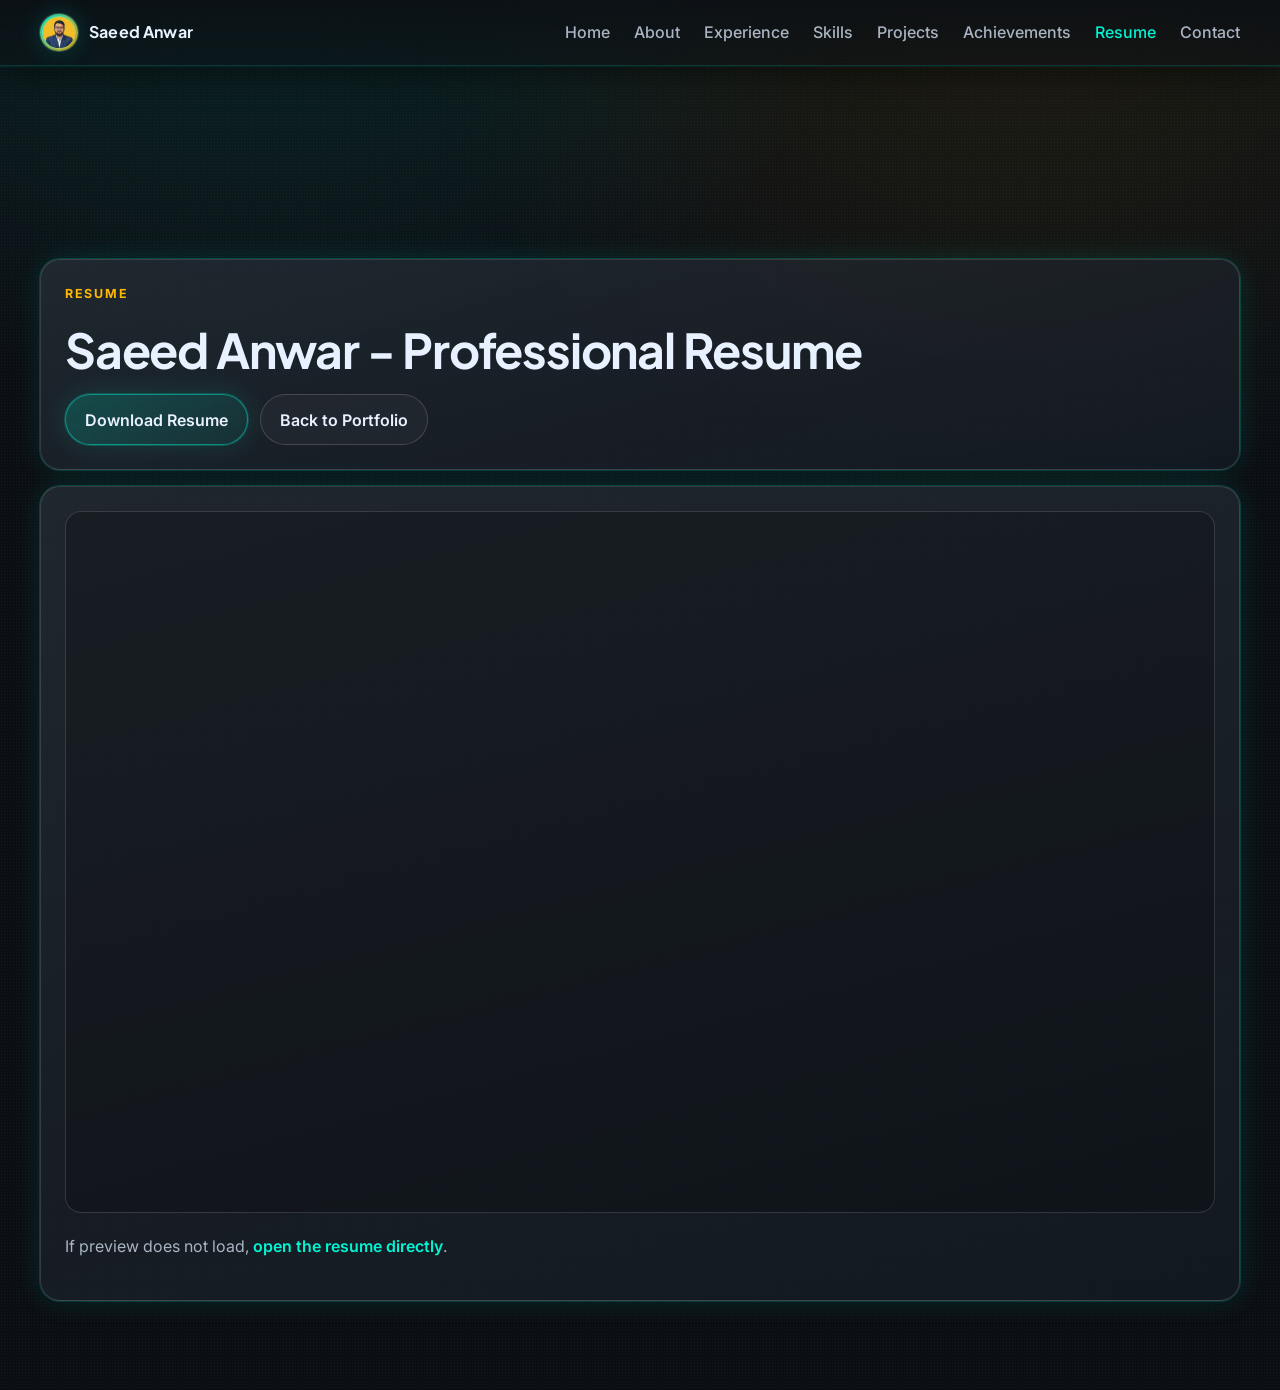
==== resume.html @ ebf1273a "Add brand avatar and resume link to navigation; enhance CSS for brand styling and page transitions" ====
<!doctype html>
<html lang="en">
  <head>
    <meta charset="UTF-8" />
    <meta name="viewport" content="width=device-width, initial-scale=1.0" />
    <title>Resume | Saeed Anwar</title>
    <meta name="description" content="View and download Saeed Anwar's resume." />
    <link rel="icon" type="image/jpeg" href="assets/images/logo_img.jpg.jpeg" />
    <link rel="apple-touch-icon" href="assets/images/logo_img.jpg.jpeg" />
    <link rel="preconnect" href="https://fonts.googleapis.com" />
    <link rel="preconnect" href="https://fonts.gstatic.com" crossorigin />
    <link
      href="https://fonts.googleapis.com/css2?family=Inter:wght@400;500;600;700;800&family=Plus+Jakarta+Sans:wght@600;700;800&display=swap"
      rel="stylesheet"
    />
    <link rel="stylesheet" href="assets/css/main.css" />
    <style>
      .resume-shell {
        min-height: 100vh;
        padding-top: 6rem;
      }

      .resume-wrap {
        display: grid;
        gap: 1rem;
      }

      .resume-actions {
        display: flex;
        gap: 0.7rem;
        flex-wrap: wrap;
      }

      .pdf-viewer {
        width: 100%;
        min-height: 78vh;
        border: 1px solid rgba(255, 255, 255, 0.14);
        border-radius: 1rem;
        background: rgba(0, 0, 0, 0.2);
      }

      .pdf-fallback {
        margin-top: 0.8rem;
        color: var(--text-muted);
      }
    </style>
  </head>
  <body>
    <div class="cursor-glow" id="cursorGlow" aria-hidden="true"></div>
    <div class="bg-noise" aria-hidden="true"></div>
    <header class="site-header">
      <div class="container flex items-center justify-between">
        <a class="brand" href="index.html#home" aria-label="Saeed Anwar Home" data-page-link>
          <span class="brand-avatar-wrap">
            <img
              src="assets/images/logo_img.jpg.jpeg"
              alt="Saeed Anwar portrait"
              class="brand-avatar"
              loading="lazy"
            />
          </span>
          <span class="brand-name">Saeed Anwar</span>
        </a>
        <nav class="site-nav" aria-label="Primary Navigation">
          <a href="index.html#home" data-page-link>Home</a>
          <a href="index.html#about" data-page-link>About</a>
          <a href="index.html#experience" data-page-link>Experience</a>
          <a href="index.html#skills" data-page-link>Skills</a>
          <a href="index.html#projects" data-page-link>Projects</a>
          <a href="index.html#achievements" data-page-link>Achievements</a>
          <a class="is-current" href="resume.html">Resume</a>
          <a href="index.html#contact" data-page-link>Contact</a>
        </nav>
        <button
          class="menu-toggle"
          id="menuToggle"
          type="button"
          aria-label="Toggle mobile navigation"
          aria-expanded="false"
          aria-controls="mobileMenu"
        >
          <span></span><span></span><span></span>
        </button>
      </div>
      <nav class="mobile-menu" id="mobileMenu" aria-label="Mobile Navigation">
        <a href="index.html#home" data-page-link>Home</a>
        <a href="index.html#about" data-page-link>About</a>
        <a href="index.html#experience" data-page-link>Experience</a>
        <a href="index.html#skills" data-page-link>Skills</a>
        <a href="index.html#projects" data-page-link>Projects</a>
        <a href="index.html#achievements" data-page-link>Achievements</a>
        <a class="is-current" href="resume.html">Resume</a>
        <a href="index.html#contact" data-page-link>Contact</a>
      </nav>
    </header>
    <main class="resume-shell">
      <section class="section-wrap">
        <div class="container resume-wrap reveal">
          <div class="card glass-card reveal-stagger">
            <p class="eyebrow">Resume</p>
            <h1>Saeed Anwar - Professional Resume</h1>
            <div class="resume-actions">
              <a class="btn btn-primary" href="assets/docs/Saeed Anwar Resume 1.pdf" download="Saeed-Anwar-Resume.pdf"
                >Download Resume</a
              >
              <a class="btn btn-ghost" href="index.html#contact" data-page-link>Back to Portfolio</a>
            </div>
          </div>

          <div class="card glass-card reveal-stagger">
            <iframe
              class="pdf-viewer"
              src="assets/docs/Saeed Anwar Resume 1.pdf#view=FitH"
              title="Saeed Anwar Resume PDF"
            ></iframe>
            <p class="pdf-fallback">
              If preview does not load, <a class="text-link" href="assets/docs/Saeed Anwar Resume 1.pdf" target="_blank" rel="noopener">open the resume directly</a>.
            </p>
          </div>
        </div>
      </section>
    </main>
    <script src="assets/js/main.js"></script>
  </body>
</html>
---- assets/css/main.css ----
:root {
  --bg-obsidian: #0b0f14;
  --bg-elev-1: #101821;
  --bg-elev-2: #152231;
  --accent-primary: #00f5d4;
  --accent-secondary: #ffb703;
  --text-strong: #e8f1ff;
  --text-muted: #a9b5c3;
  --border-subtle: rgba(255, 255, 255, 0.14);
  --card-glass: rgba(16, 24, 33, 0.62);

  --font-display: "Plus Jakarta Sans", "Inter", -apple-system, blinkmacsystemfont, "Segoe UI",
    sans-serif;
  --font-body: "Inter", -apple-system, blinkmacsystemfont, "Segoe UI", sans-serif;

  --step--1: 0.875rem;
  --step-0: 1rem;
  --step-1: 1.125rem;
  --step-2: 1.35rem;
  --step-3: 1.75rem;
  --step-4: 2.25rem;
  --step-5: 3rem;

  --space-1: 0.25rem;
  --space-2: 0.5rem;
  --space-3: 0.75rem;
  --space-4: 1rem;
  --space-5: 1.5rem;
  --space-6: 2rem;
  --space-7: 3rem;
  --space-8: 4rem;
  --space-9: 6rem;

  --radius-sm: 0.5rem;
  --radius-md: 0.85rem;
  --radius-lg: 1.25rem;
  --radius-xl: 1.75rem;

  --shadow-sm: 0 4px 20px rgba(0, 0, 0, 0.25);
  --shadow-md: 0 12px 40px rgba(0, 0, 0, 0.4);
  --shadow-glow: 0 0 0 1px rgba(0, 245, 212, 0.2), 0 0 28px rgba(0, 245, 212, 0.14);
  --transition: 220ms ease;

  --container-max: 1200px;
  --section-pad: clamp(3.25rem, 7vw, 6rem);
  --header-height: 4.6rem;
}

/* CSS Reset */
*,
*::before,
*::after {
  box-sizing: border-box;
}

* {
  margin: 0;
}

html {
  scroll-behavior: smooth;
}

body {
  min-height: 100vh;
  text-rendering: optimizelegibility;
  -webkit-font-smoothing: antialiased;
}

img,
picture,
video,
canvas,
svg {
  display: block;
  max-width: 100%;
}

input,
button,
textarea,
select {
  font: inherit;
}

p,
h1,
h2,
h3,
h4,
h5,
h6 {
  overflow-wrap: break-word;
}

ul,
ol {
  list-style: none;
  padding: 0;
}

a {
  text-decoration: none;
  color: inherit;
}

/* Base */
body {
  background: radial-gradient(circle at 20% -20%, rgba(0, 245, 212, 0.14), transparent 35%),
    radial-gradient(circle at 80% -10%, rgba(255, 183, 3, 0.1), transparent 35%),
    var(--bg-obsidian);
  color: var(--text-strong);
  font-family: var(--font-body);
  font-size: var(--step-0);
  line-height: 1.65;
  position: relative;
  padding-top: var(--header-height);
}

@media (pointer: fine) {
  body {
    cursor: none;
  }
}

.cursor-glow {
  position: fixed;
  width: 24px;
  height: 24px;
  border-radius: 50%;
  pointer-events: none;
  z-index: 60;
  background: radial-gradient(circle, rgba(0, 245, 212, 0.4), rgba(0, 245, 212, 0) 70%);
  transform: translate(-50%, -50%);
  opacity: 0;
}

.bg-noise {
  position: fixed;
  inset: 0;
  pointer-events: none;
  z-index: -1;
  opacity: 0.22;
  background-image: radial-gradient(rgba(255, 255, 255, 0.18) 0.35px, transparent 0.35px);
  background-size: 3px 3px;
}

::selection {
  background: rgba(0, 245, 212, 0.35);
  color: var(--text-strong);
}

::-webkit-scrollbar {
  width: 10px;
  height: 10px;
}

::-webkit-scrollbar-track {
  background: rgba(255, 255, 255, 0.03);
}

::-webkit-scrollbar-thumb {
  border-radius: 999px;
  background: linear-gradient(var(--accent-primary), rgba(0, 245, 212, 0.55));
  border: 2px solid rgba(11, 15, 20, 0.85);
}

* {
  scrollbar-width: thin;
  scrollbar-color: rgba(0, 245, 212, 0.5) rgba(255, 255, 255, 0.03);
}

/* Layout System */
.container {
  width: min(100% - 2rem, var(--container-max));
  margin-inline: auto;
}

.section-wrap {
  padding-block: var(--section-pad);
}

.section-transition {
  position: relative;
}

.section-transition::before {
  content: "";
  position: absolute;
  inset: 0;
  background: linear-gradient(to bottom, transparent, rgba(255, 255, 255, 0.02), transparent);
  opacity: 0;
  transition: opacity 500ms ease;
  pointer-events: none;
}

.section-transition:is(:hover, :focus-within)::before {
  opacity: 1;
}

.grid {
  display: grid;
}

.cols-2 {
  grid-template-columns: repeat(2, minmax(0, 1fr));
}

.cols-3 {
  grid-template-columns: repeat(3, minmax(0, 1fr));
}

.gap-md {
  gap: var(--space-5);
}

.gap-lg {
  gap: var(--space-6);
}

.flex {
  display: flex;
}

.items-center {
  align-items: center;
}

.justify-between {
  justify-content: space-between;
}

/* Typography */
h1,
h2,
h3,
h4,
h5,
h6 {
  font-family: var(--font-display);
  line-height: 1.2;
  letter-spacing: -0.025em;
}

h1 {
  font-size: clamp(var(--step-4), 5vw, var(--step-5));
  margin-bottom: var(--space-4);
}

h2 {
  font-size: clamp(var(--step-3), 3vw, var(--step-4));
}

h3 {
  font-size: var(--step-2);
}

h4 {
  font-size: var(--step-1);
}

h5 {
  font-size: var(--step-0);
}

h6 {
  font-size: var(--step--1);
}

p,
li,
small {
  color: var(--text-muted);
}

.lead {
  font-size: clamp(var(--step-1), 2.2vw, var(--step-2));
  max-width: 68ch;
}

.eyebrow {
  text-transform: uppercase;
  letter-spacing: 0.14em;
  color: var(--accent-secondary);
  font-size: 0.78rem;
  font-weight: 700;
  margin-bottom: var(--space-3);
}

/* Header */
.site-header {
  position: fixed;
  left: 0;
  right: 0;
  top: 0;
  z-index: 30;
  padding-block: 0.85rem;
  backdrop-filter: blur(14px);
  background: linear-gradient(to bottom, rgba(11, 15, 20, 0.88), rgba(11, 15, 20, 0.45));
  border-bottom: 1px solid rgba(0, 245, 212, 0.16);
  box-shadow: 0 0 0 1px rgba(0, 245, 212, 0.08), 0 10px 34px rgba(0, 0, 0, 0.45);
}

.brand {
  display: inline-flex;
  align-items: center;
  gap: 0.72rem;
  font-family: var(--font-display);
  font-weight: 700;
  letter-spacing: 0.01em;
}

.brand-avatar-wrap {
  width: 2.35rem;
  height: 2.35rem;
  border-radius: 50%;
  padding: 2px;
  background: linear-gradient(135deg, rgba(0, 245, 212, 0.9), rgba(255, 183, 3, 0.85));
  box-shadow: 0 0 0 1px rgba(255, 255, 255, 0.18), 0 0 24px rgba(0, 245, 212, 0.2);
}

.brand-avatar {
  width: 100%;
  height: 100%;
  border-radius: 50%;
  object-fit: cover;
  border: 1px solid rgba(255, 255, 255, 0.28);
}

.brand-name {
  color: var(--text-strong);
}

.brand:hover .brand-avatar-wrap {
  box-shadow: 0 0 0 1px rgba(255, 255, 255, 0.22), 0 0 28px rgba(0, 245, 212, 0.3);
}

.site-nav {
  display: flex;
  gap: var(--space-5);
}

.site-nav a {
  color: var(--text-muted);
  font-weight: 500;
  transition: color var(--transition), text-shadow var(--transition);
}

.site-nav a:hover,
.site-nav a:focus-visible {
  color: var(--accent-primary);
  text-shadow: 0 0 14px rgba(0, 245, 212, 0.45);
}

.site-nav a.is-current,
.mobile-menu a.is-current {
  color: var(--accent-primary);
}

.menu-toggle {
  display: none;
  width: 2.7rem;
  height: 2.7rem;
  border-radius: 0.7rem;
  border: 1px solid rgba(0, 245, 212, 0.32);
  background: rgba(255, 255, 255, 0.04);
  align-items: center;
  justify-content: center;
  flex-direction: column;
  gap: 0.26rem;
  cursor: pointer;
}

.menu-toggle span {
  width: 1.1rem;
  height: 2px;
  background: var(--text-strong);
  border-radius: 5px;
  transition: transform var(--transition), opacity var(--transition);
}

.menu-toggle.is-open span:nth-child(1) {
  transform: translateY(6px) rotate(45deg);
}

.menu-toggle.is-open span:nth-child(2) {
  opacity: 0;
}

.menu-toggle.is-open span:nth-child(3) {
  transform: translateY(-6px) rotate(-45deg);
}

.mobile-menu {
  display: none;
  border-top: 1px solid rgba(255, 255, 255, 0.08);
  padding: 0.65rem 1rem 1rem;
  background: rgba(11, 15, 20, 0.92);
}

.mobile-menu a {
  display: block;
  padding: 0.62rem 0.2rem;
  color: var(--text-muted);
}

.mobile-menu.is-open {
  display: block;
}

/* Buttons */
.btn {
  display: inline-flex;
  align-items: center;
  justify-content: center;
  gap: var(--space-2);
  border-radius: 999px;
  font-weight: 600;
  border: 1px solid transparent;
  padding: 0.7rem 1.2rem;
  transition: transform var(--transition), box-shadow var(--transition), border-color var(--transition),
    background-color var(--transition), color var(--transition);
  cursor: pointer;
}

.btn:hover {
  transform: translateY(-1px);
  filter: saturate(1.15);
}

.btn:focus-visible {
  outline: 2px solid var(--accent-primary);
  outline-offset: 2px;
}

.btn-primary {
  background: linear-gradient(145deg, rgba(0, 245, 212, 0.2), rgba(0, 245, 212, 0.08));
  border-color: rgba(0, 245, 212, 0.45);
  color: var(--text-strong);
  box-shadow: var(--shadow-glow);
}

.btn-primary:hover {
  box-shadow: 0 0 0 1px rgba(0, 245, 212, 0.35), 0 0 32px rgba(0, 245, 212, 0.2),
    0 0 64px rgba(0, 245, 212, 0.16);
}

.btn-secondary {
  background: linear-gradient(145deg, rgba(255, 183, 3, 0.2), rgba(255, 183, 3, 0.08));
  border-color: rgba(255, 183, 3, 0.45);
  color: #ffe5ab;
}

.btn-secondary:hover {
  box-shadow: 0 0 0 1px rgba(255, 183, 3, 0.42), 0 0 32px rgba(255, 183, 3, 0.18);
}

.btn-ghost {
  border-color: rgba(255, 255, 255, 0.16);
  background: rgba(255, 255, 255, 0.03);
  color: var(--text-strong);
}

.btn-sm {
  padding: 0.52rem 0.95rem;
  font-size: var(--step--1);
}

/* Cards */
.card {
  border-radius: var(--radius-lg);
  padding: clamp(1rem, 2.5vw, 1.5rem);
}

.glass-card {
  background: linear-gradient(165deg, rgba(255, 255, 255, 0.08), rgba(255, 255, 255, 0.02)),
    var(--card-glass);
  border: 1px solid var(--border-subtle);
  box-shadow: var(--shadow-sm), var(--shadow-glow);
  backdrop-filter: blur(14px);
}

.glass-card h2,
.glass-card h3 {
  margin-bottom: var(--space-2);
}

.glass-card p {
  margin-bottom: var(--space-4);
}

.text-link {
  color: var(--accent-primary);
  font-weight: 600;
}

.badge {
  display: inline-flex;
  padding: 0.25rem 0.65rem;
  border-radius: 999px;
  font-size: 0.7rem;
  letter-spacing: 0.08em;
  text-transform: uppercase;
  color: var(--text-strong);
  border: 1px solid rgba(255, 255, 255, 0.15);
  background: rgba(255, 255, 255, 0.05);
  margin-bottom: var(--space-3);
}

.badge-accent {
  border-color: rgba(255, 183, 3, 0.38);
  color: #ffdf9f;
}

/* Sections */
.section-heading {
  margin-bottom: var(--space-6);
}

.section-heading h2 {
  max-width: 20ch;
}

.hero {
  padding-top: clamp(2rem, 4vw, 3rem);
}

.full-hero {
  min-height: calc(100vh - var(--header-height));
  display: flex;
  align-items: center;
}

.hero-grid {
  display: grid;
  grid-template-columns: 1.25fr 1fr;
  gap: clamp(1.5rem, 3vw, 2.4rem);
  align-items: stretch;
}

.hero-content {
  display: flex;
  flex-direction: column;
  justify-content: center;
}

.hero-title {
  font-size: clamp(1.12rem, 2.2vw, 1.55rem);
  color: #d9e4ef;
  font-weight: 600;
  margin-bottom: var(--space-4);
}

#typedTagline::after {
  content: "|";
  margin-left: 0.12rem;
  color: var(--accent-primary);
  animation: blink 1s step-end infinite;
}

.hero-subtext {
  max-width: 68ch;
}

.hero-subtext strong {
  color: var(--text-strong);
}

.hero-visual {
  min-height: 25rem;
  position: relative;
  overflow: hidden;
  display: grid;
  align-content: end;
}

#neuralCanvas {
  position: absolute;
  inset: 0;
  width: 100%;
  height: 100%;
}

.hero-visual .stats-list {
  position: relative;
  z-index: 1;
  background: rgba(11, 15, 20, 0.62);
  border: 1px solid rgba(255, 255, 255, 0.12);
  border-radius: var(--radius-md);
  padding: var(--space-4);
}

.scroll-indicator {
  display: inline-flex;
  align-items: center;
  gap: 0.55rem;
  margin-top: var(--space-6);
  color: var(--text-muted);
  font-size: var(--step--1);
}

.scroll-indicator i {
  width: 0.8rem;
  height: 1.35rem;
  border: 1px solid rgba(255, 255, 255, 0.4);
  border-radius: 999px;
  position: relative;
}

.scroll-indicator i::before {
  content: "";
  position: absolute;
  left: 50%;
  top: 0.2rem;
  transform: translateX(-50%);
  width: 0.2rem;
  height: 0.2rem;
  background: var(--accent-primary);
  border-radius: 999px;
  animation: scrollPulse 1.5s ease-in-out infinite;
}

.hero-reveal {
  opacity: 0;
  transform: translateY(14px);
  animation: fadeInUp 680ms ease forwards;
}

.hero-reveal:nth-child(1) {
  animation-delay: 80ms;
}

.hero-reveal:nth-child(2) {
  animation-delay: 180ms;
}

.hero-reveal:nth-child(3) {
  animation-delay: 280ms;
}

.hero-reveal:nth-child(4) {
  animation-delay: 380ms;
}

.hero-reveal:nth-child(5) {
  animation-delay: 480ms;
}

.hero-reveal:nth-child(6) {
  animation-delay: 580ms;
}

.actions {
  display: flex;
  flex-wrap: wrap;
  gap: var(--space-3);
  margin-top: var(--space-5);
}

.stats-list {
  display: grid;
  gap: var(--space-3);
}

.stats-list li {
  display: flex;
  justify-content: space-between;
  gap: var(--space-4);
}

.stats-list span {
  color: var(--text-muted);
}

.stats-list strong {
  color: var(--text-strong);
  font-size: var(--step--1);
}

.about-layout {
  align-items: start;
}

.about-story p:last-child {
  margin-bottom: 0;
}

.about-stats-grid {
  display: grid;
  grid-template-columns: repeat(2, minmax(0, 1fr));
  gap: var(--space-4);
}

.stat-card {
  transition: transform var(--transition), box-shadow var(--transition), border-color var(--transition);
}

.stat-card:hover {
  transform: translateY(-3px);
  border-color: rgba(0, 245, 212, 0.36);
  box-shadow: 0 0 0 1px rgba(0, 245, 212, 0.24), 0 0 30px rgba(0, 245, 212, 0.2);
}

.stat-label {
  text-transform: uppercase;
  letter-spacing: 0.08em;
  font-size: 0.75rem;
  color: rgba(232, 241, 255, 0.8);
  margin-bottom: var(--space-2);
}

.stat-value {
  color: var(--text-strong);
  font-family: var(--font-display);
  font-size: clamp(1.2rem, 3vw, 1.95rem);
  margin-bottom: 0;
}

.span-2 {
  grid-column: span 2;
}

.timeline {
  position: relative;
  margin-left: 0.2rem;
  padding-left: 2rem;
  display: grid;
  gap: var(--space-5);
}

.timeline::before {
  content: "";
  position: absolute;
  left: 0.55rem;
  top: 0;
  bottom: 0;
  width: 2px;
  background: linear-gradient(var(--accent-primary), rgba(0, 245, 212, 0.15));
}

.timeline-item {
  position: relative;
}

.timeline-dot {
  position: absolute;
  left: -1.62rem;
  top: 1.55rem;
  width: 0.8rem;
  height: 0.8rem;
  border-radius: 50%;
  background: var(--accent-primary);
  box-shadow: 0 0 0 5px rgba(0, 245, 212, 0.14), 0 0 18px rgba(0, 245, 212, 0.5);
}

.timeline-card ul {
  list-style: disc;
  margin-left: 1rem;
  display: grid;
  gap: 0.3rem;
}

.timeline-card li {
  color: var(--text-muted);
}

.timeline-meta {
  color: #8fefdf;
  font-size: 0.8rem;
  text-transform: uppercase;
  letter-spacing: 0.09em;
  margin-bottom: 0.35rem;
}

.timeline-company {
  color: #cfdae7;
  margin-bottom: 0.8rem;
}

.project-filters {
  display: flex;
  flex-wrap: wrap;
  gap: 0.55rem;
  margin-bottom: var(--space-5);
}

.project-filters .btn {
  padding: 0.5rem 0.95rem;
  font-size: 0.82rem;
}

.project-filters .is-active {
  border-color: rgba(0, 245, 212, 0.45);
  box-shadow: 0 0 0 1px rgba(0, 245, 212, 0.26);
}

.projects-grid {
  display: grid;
  grid-template-columns: repeat(2, minmax(0, 1fr));
  gap: var(--space-5);
}

.project-card {
  transform-style: preserve-3d;
  transition: transform var(--transition), box-shadow var(--transition);
}

.project-card img {
  width: 100%;
  aspect-ratio: 16 / 9;
  object-fit: cover;
  border-radius: var(--radius-md);
  margin-bottom: var(--space-3);
  border: 1px solid rgba(255, 255, 255, 0.1);
}

.project-card .stack {
  color: #d6f5ef;
  font-size: 0.86rem;
}

.project-card:hover {
  box-shadow: 0 0 0 1px rgba(0, 245, 212, 0.24), 0 16px 36px rgba(0, 0, 0, 0.4),
    0 0 30px rgba(0, 245, 212, 0.12);
}

.project-card.is-hidden {
  display: none;
}

.skills-category-grid {
  position: relative;
  display: grid;
  grid-template-columns: repeat(2, minmax(0, 1fr));
  gap: var(--space-5);
}

.skills-grid-bg {
  position: absolute;
  inset: 0;
  background-image: linear-gradient(rgba(255, 255, 255, 0.05) 1px, transparent 1px),
    linear-gradient(90deg, rgba(255, 255, 255, 0.05) 1px, transparent 1px);
  background-size: 34px 34px;
  opacity: 0.12;
  mask-image: radial-gradient(circle at 50% 40%, black 25%, transparent 80%);
  animation: gridFloat 18s linear infinite;
  pointer-events: none;
}

.skill-category-card {
  position: relative;
  z-index: 1;
}

.skills-items {
  display: grid;
  gap: var(--space-3);
}

.skill-chip {
  border: 1px solid rgba(255, 255, 255, 0.12);
  background: rgba(8, 12, 18, 0.56);
  border-radius: var(--radius-md);
  padding: 0.78rem 0.85rem;
  transition: transform var(--transition), box-shadow var(--transition), border-color var(--transition);
}

.skill-chip h4 {
  display: flex;
  align-items: center;
  gap: 0.45rem;
  margin-bottom: 0.2rem;
}

.skill-chip p {
  font-size: 0.9rem;
  margin-bottom: 0;
}

.icon-dot {
  width: 0.55rem;
  height: 0.55rem;
  border-radius: 50%;
  background: radial-gradient(circle at 30% 30%, #8ffff1, #00f5d4);
  box-shadow: 0 0 8px rgba(0, 245, 212, 0.45);
}

.skill-chip:hover {
  transform: translateY(-2px);
  border-color: rgba(0, 245, 212, 0.45);
  box-shadow: 0 0 0 1px rgba(0, 245, 212, 0.3), 0 0 24px rgba(0, 245, 212, 0.18);
  animation: pulseGlow 900ms ease;
}

.journal-card details,
.contact-shell details {
  border-top: 1px solid rgba(255, 255, 255, 0.1);
  margin-top: var(--space-4);
  padding-top: var(--space-3);
}

details summary {
  cursor: pointer;
  color: var(--accent-primary);
  font-size: 0.9rem;
}

.cert-badges {
  display: flex;
  flex-wrap: wrap;
  gap: 0.55rem;
}

.cert-badges span {
  border: 1px solid rgba(255, 183, 3, 0.32);
  background: rgba(255, 183, 3, 0.1);
  color: #ffe6b4;
  border-radius: 999px;
  padding: 0.3rem 0.7rem;
  font-size: 0.8rem;
}

.contact-shell {
  display: grid;
  grid-template-columns: 0.9fr 1.2fr 0.7fr;
  gap: var(--space-5);
  align-items: start;
}

.contact-form {
  display: grid;
  gap: var(--space-4);
}

.input-group {
  position: relative;
}

.input-group input,
.input-group textarea {
  width: 100%;
  background: rgba(8, 12, 18, 0.65);
  border: 1px solid rgba(255, 255, 255, 0.18);
  color: var(--text-strong);
  border-radius: var(--radius-md);
  padding: 1rem 0.9rem 0.7rem;
  transition: border-color var(--transition), box-shadow var(--transition);
}

.input-group label {
  position: absolute;
  left: 0.85rem;
  top: 0.9rem;
  color: var(--text-muted);
  font-size: 0.88rem;
  pointer-events: none;
  transition: transform var(--transition), color var(--transition), font-size var(--transition);
}

.input-group input:focus,
.input-group textarea:focus {
  outline: none;
  border-color: rgba(0, 245, 212, 0.55);
  box-shadow: 0 0 0 1px rgba(0, 245, 212, 0.24), 0 0 22px rgba(0, 245, 212, 0.14);
}

.input-group input:focus + label,
.input-group input:not(:placeholder-shown) + label,
.input-group textarea:focus + label,
.input-group textarea:not(:placeholder-shown) + label {
  transform: translateY(-0.62rem);
  color: #8fefdf;
  font-size: 0.74rem;
}

.input-group input::placeholder,
.input-group textarea::placeholder {
  color: transparent;
}

.form-success {
  color: #9df7e8;
  font-size: 0.86rem;
  margin-bottom: 0;
  opacity: 0;
  transform: translateY(4px);
  transition: opacity var(--transition), transform var(--transition);
}

.form-success.is-visible {
  opacity: 1;
  transform: translateY(0);
}

.contact-links {
  display: grid;
  gap: 0.6rem;
}

.contact-links a {
  color: #d2dce9;
  border: 1px solid rgba(255, 255, 255, 0.14);
  border-radius: var(--radius-md);
  padding: 0.55rem 0.7rem;
  transition: border-color var(--transition), color var(--transition), background-color var(--transition);
}

.contact-links a:hover {
  color: var(--accent-primary);
  border-color: rgba(0, 245, 212, 0.4);
  background: rgba(0, 245, 212, 0.08);
}

.reveal {
  opacity: 0;
  transform: translateY(22px);
  transition: transform 700ms ease, opacity 700ms ease;
}

.reveal.in-view {
  opacity: 1;
  transform: none;
}

.reveal-stagger {
  opacity: 0;
  transform: translateY(14px);
}

.reveal.in-view .reveal-stagger {
  animation: staggerIn 700ms ease forwards;
}

.reveal.in-view .reveal-stagger:nth-child(2) {
  animation-delay: 120ms;
}

.reveal.in-view .reveal-stagger:nth-child(3) {
  animation-delay: 200ms;
}

.reveal.in-view .reveal-stagger:nth-child(4) {
  animation-delay: 280ms;
}

.page-enter {
  animation: pageIn 380ms ease both;
}

.page-leave {
  animation: pageOut 260ms ease both;
}

.site-footer {
  border-top: 1px solid rgba(255, 255, 255, 0.08);
  padding-top: var(--space-6);
}

/* Responsive */
@media (width <= 960px) {
  .site-nav,
  .site-header .btn {
    display: none;
  }

  .menu-toggle {
    display: inline-flex;
  }

  .hero-grid,
  .cols-2,
  .cols-3,
  .skills-category-grid,
  .projects-grid,
  .contact-shell {
    grid-template-columns: 1fr;
  }

  .section-heading h2 {
    max-width: 100%;
  }

  .full-hero {
    min-height: auto;
    padding-top: clamp(2rem, 5vw, 3rem);
  }

  .about-stats-grid {
    grid-template-columns: 1fr;
  }

  .span-2 {
    grid-column: auto;
  }
}

@media (width <= 640px) {
  .container {
    width: min(100% - 1.2rem, var(--container-max));
  }

  .timeline {
    padding-left: 1.55rem;
  }

  .timeline-dot {
    left: -1.17rem;
  }
}

@media (prefers-reduced-motion: reduce) {
  * {
    animation: none !important;
    transition: none !important;
    scroll-behavior: auto !important;
  }
}

@keyframes fadeInUp {
  to {
    opacity: 1;
    transform: translateY(0);
  }
}

@keyframes blink {
  50% {
    opacity: 0;
  }
}

@keyframes scrollPulse {
  0% {
    opacity: 0;
    transform: translate(-50%, 0);
  }
  30% {
    opacity: 1;
  }
  100% {
    opacity: 0;
    transform: translate(-50%, 0.65rem);
  }
}

@keyframes pulseGlow {
  50% {
    box-shadow: 0 0 0 1px rgba(0, 245, 212, 0.38), 0 0 34px rgba(0, 245, 212, 0.24);
  }
}

@keyframes gridFloat {
  from {
    transform: translateY(0);
  }
  to {
    transform: translateY(-34px);
  }
}

@keyframes staggerIn {
  to {
    opacity: 1;
    transform: translateY(0);
  }
}

@keyframes pageIn {
  from {
    opacity: 0;
    transform: translateY(8px);
  }
  to {
    opacity: 1;
    transform: translateY(0);
  }
}

@keyframes pageOut {
  to {
    opacity: 0;
    transform: translateY(-5px);
  }
}
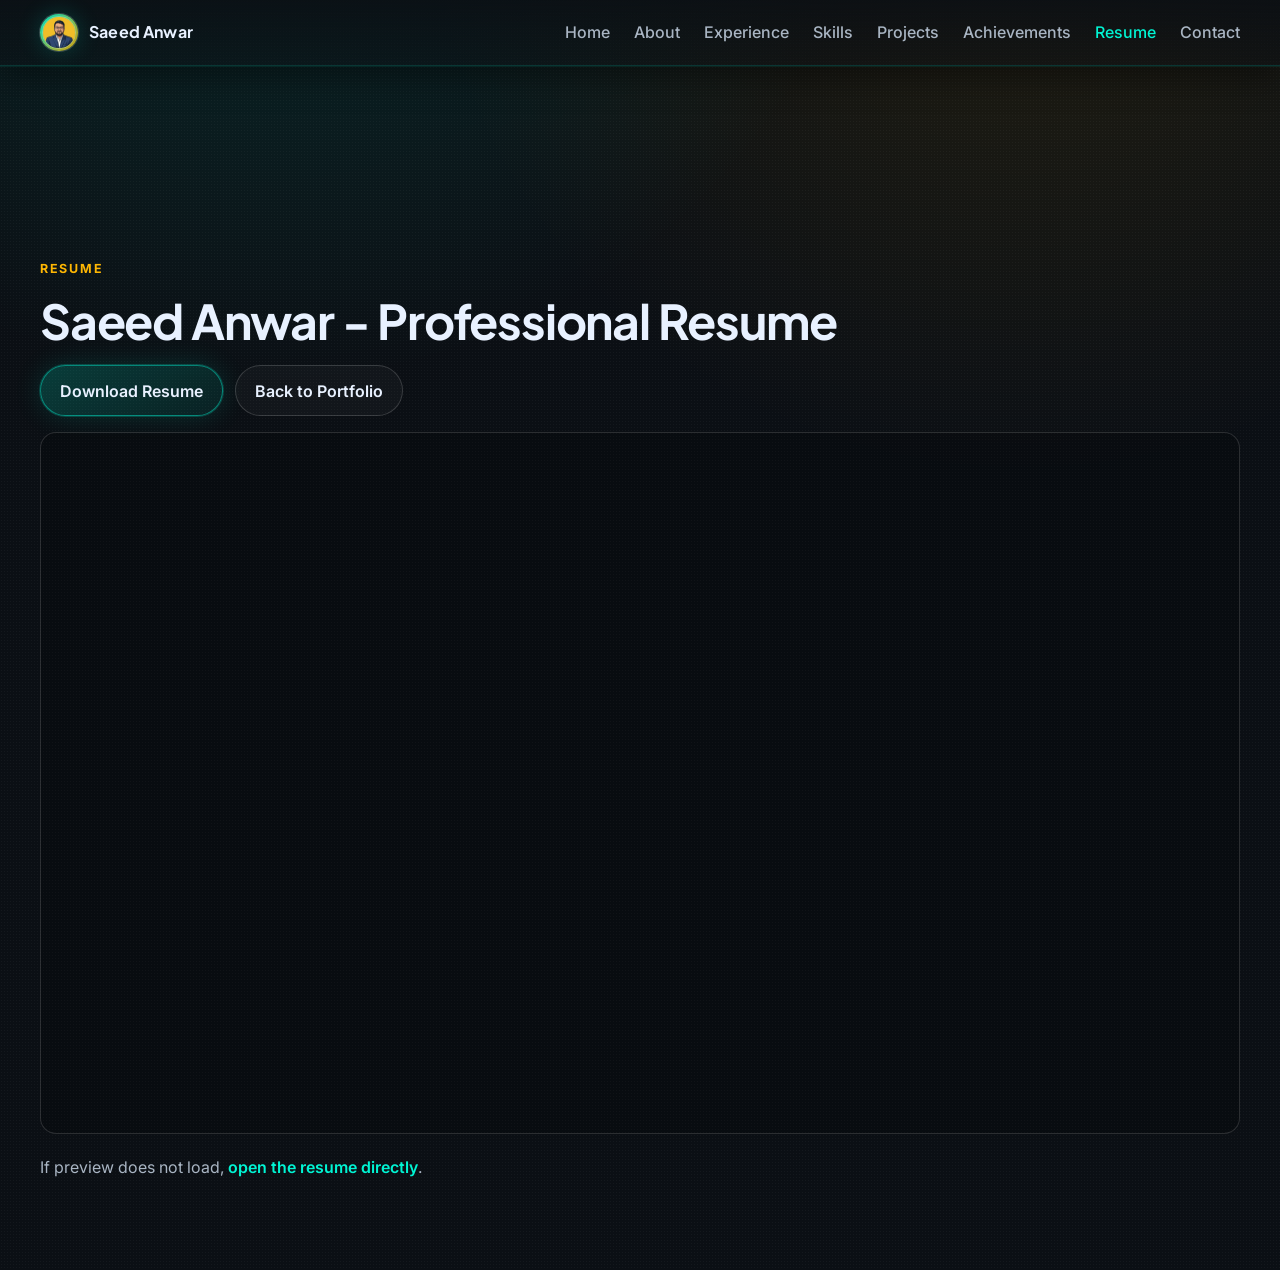
==== commit 9485f473: "Update favicon to SVG format and enhance resume page for mobile compatibility with new fallback opti" ====
--- a/resume.html
+++ b/resume.html
@@ -5,7 +5,8 @@
     <meta name="viewport" content="width=device-width, initial-scale=1.0" />
     <title>Resume | Saeed Anwar</title>
     <meta name="description" content="View and download Saeed Anwar's resume." />
-    <link rel="icon" type="image/jpeg" href="assets/images/logo_img.jpg.jpeg" />
+    <link rel="icon" type="image/svg+xml" href="assets/images/favicon-round.svg" />
+    <link rel="alternate icon" type="image/jpeg" href="assets/images/logo_img.jpg.jpeg" />
     <link rel="apple-touch-icon" href="assets/images/logo_img.jpg.jpeg" />
     <link rel="preconnect" href="https://fonts.googleapis.com" />
     <link rel="preconnect" href="https://fonts.gstatic.com" crossorigin />
@@ -39,9 +40,32 @@
         background: rgba(0, 0, 0, 0.2);
       }
 
+      .resume-viewer-shell {
+        padding: 0;
+      }
+
       .pdf-fallback {
         margin-top: 0.8rem;
         color: var(--text-muted);
+      }
+
+      .pdf-mobile-fallback {
+        display: none;
+        padding: 1.25rem;
+      }
+
+      .pdf-mobile-fallback p {
+        margin-bottom: 0.9rem;
+      }
+
+      @media (width <= 900px) {
+        .pdf-viewer {
+          display: none;
+        }
+
+        .pdf-mobile-fallback {
+          display: block;
+        }
       }
     </style>
   </head>
@@ -96,7 +120,7 @@
     <main class="resume-shell">
       <section class="section-wrap">
         <div class="container resume-wrap reveal">
-          <div class="card glass-card reveal-stagger">
+          <div class="reveal-stagger">
             <p class="eyebrow">Resume</p>
             <h1>Saeed Anwar - Professional Resume</h1>
             <div class="resume-actions">
@@ -107,12 +131,23 @@
             </div>
           </div>
 
-          <div class="card glass-card reveal-stagger">
+          <div class="reveal-stagger resume-viewer-shell">
             <iframe
               class="pdf-viewer"
               src="assets/docs/Saeed Anwar Resume 1.pdf#view=FitH"
               title="Saeed Anwar Resume PDF"
             ></iframe>
+            <div class="card glass-card pdf-mobile-fallback">
+              <p>Mobile browsers often block inline PDF preview. Open the resume in a new tab or download it directly.</p>
+              <div class="resume-actions">
+                <a class="btn btn-primary" href="assets/docs/Saeed Anwar Resume 1.pdf" target="_blank" rel="noopener"
+                  >Open Resume</a
+                >
+                <a class="btn btn-ghost" href="assets/docs/Saeed Anwar Resume 1.pdf" download="Saeed-Anwar-Resume.pdf"
+                  >Download PDF</a
+                >
+              </div>
+            </div>
             <p class="pdf-fallback">
               If preview does not load, <a class="text-link" href="assets/docs/Saeed Anwar Resume 1.pdf" target="_blank" rel="noopener">open the resume directly</a>.
             </p>
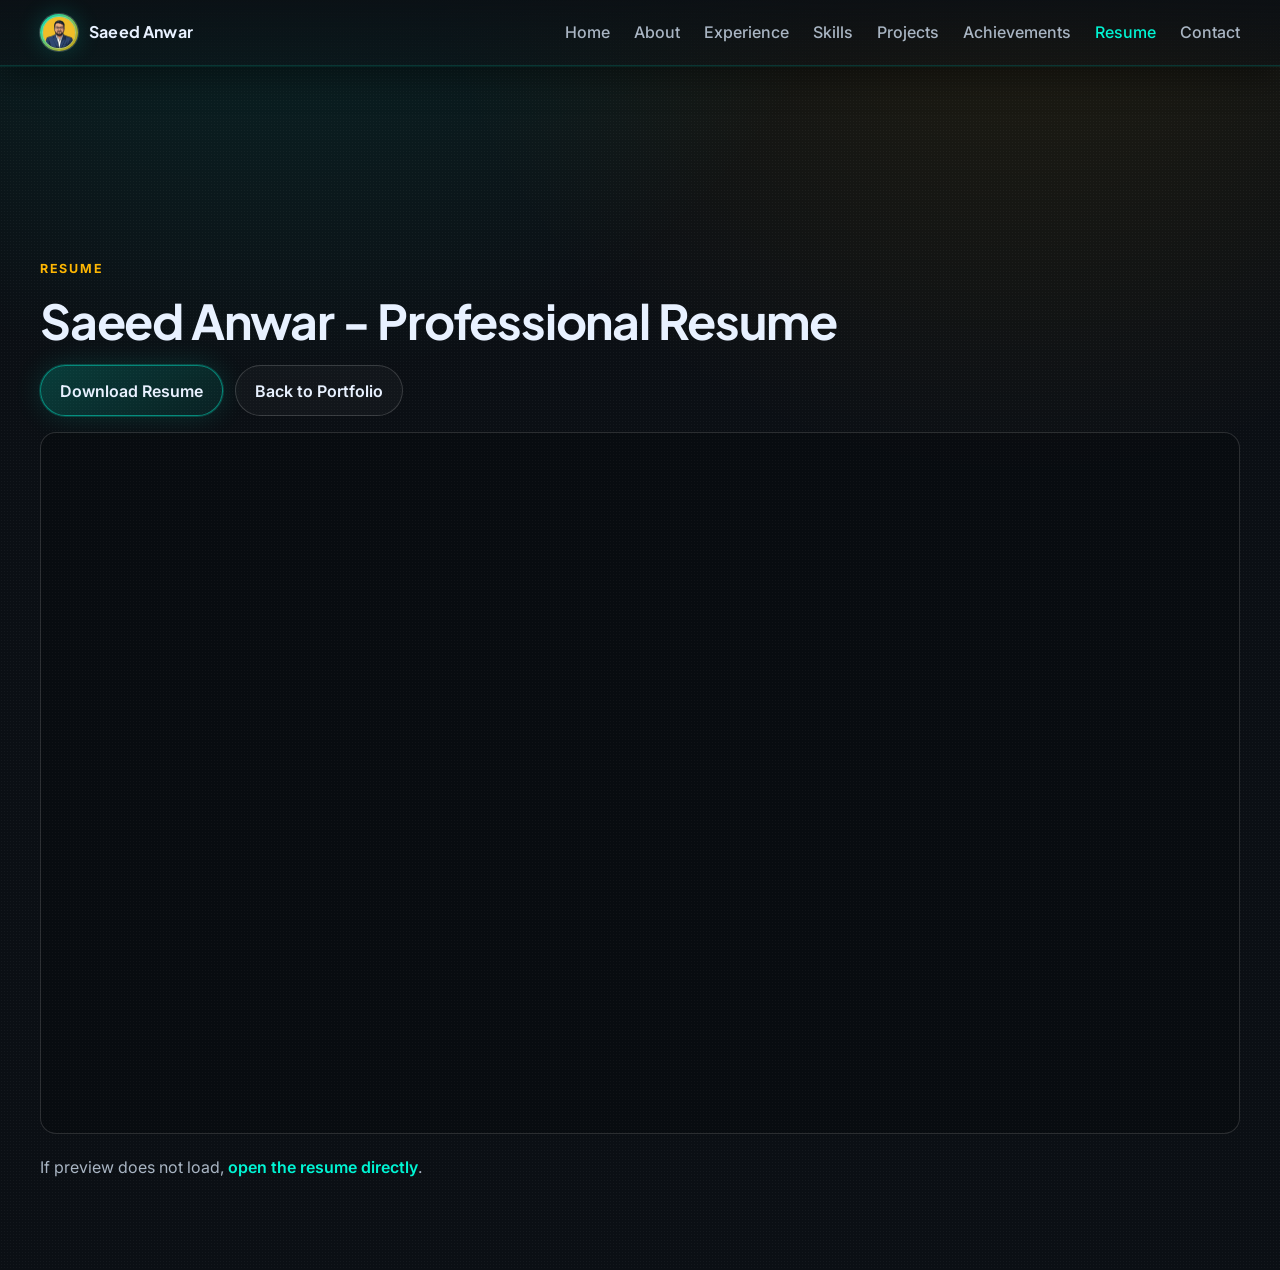
==== commit d04be3dd: "Refactor resume section for improved structure and mobile compatibility; remove unnecessary classes " ====
--- a/resume.html
+++ b/resume.html
@@ -5,9 +5,9 @@
     <meta name="viewport" content="width=device-width, initial-scale=1.0" />
     <title>Resume | Saeed Anwar</title>
     <meta name="description" content="View and download Saeed Anwar's resume." />
-    <link rel="icon" type="image/svg+xml" href="assets/images/favicon-round.svg" />
-    <link rel="alternate icon" type="image/jpeg" href="assets/images/logo_img.jpg.jpeg" />
-    <link rel="apple-touch-icon" href="assets/images/logo_img.jpg.jpeg" />
+    <link rel="icon" type="image/svg+xml" href="assets/images/favicon-round.svg?v=4" />
+    <link rel="alternate icon" type="image/jpeg" href="assets/images/logo_img.jpeg" />
+    <link rel="apple-touch-icon" href="assets/images/logo_img.jpeg" />
     <link rel="preconnect" href="https://fonts.googleapis.com" />
     <link rel="preconnect" href="https://fonts.gstatic.com" crossorigin />
     <link
@@ -77,7 +77,7 @@
         <a class="brand" href="index.html#home" aria-label="Saeed Anwar Home" data-page-link>
           <span class="brand-avatar-wrap">
             <img
-              src="assets/images/logo_img.jpg.jpeg"
+              src="assets/images/logo_img.jpeg"
               alt="Saeed Anwar portrait"
               class="brand-avatar"
               loading="lazy"
@@ -119,42 +119,53 @@
     </header>
     <main class="resume-shell">
       <section class="section-wrap">
-        <div class="container resume-wrap reveal">
-          <div class="reveal-stagger">
+        <div class="container resume-wrap">
+          <div>
             <p class="eyebrow">Resume</p>
             <h1>Saeed Anwar - Professional Resume</h1>
             <div class="resume-actions">
-              <a class="btn btn-primary" href="assets/docs/Saeed Anwar Resume 1.pdf" download="Saeed-Anwar-Resume.pdf"
+              <a class="btn btn-primary" href="assets/docs/Saeed Anwar.pdf" download="Saeed-Anwar-Resume.pdf"
                 >Download Resume</a
               >
               <a class="btn btn-ghost" href="index.html#contact" data-page-link>Back to Portfolio</a>
             </div>
           </div>
 
-          <div class="reveal-stagger resume-viewer-shell">
+          <div class="resume-viewer-shell">
             <iframe
               class="pdf-viewer"
-              src="assets/docs/Saeed Anwar Resume 1.pdf#view=FitH"
+              src="assets/docs/Saeed Anwar.pdf#view=FitH"
               title="Saeed Anwar Resume PDF"
             ></iframe>
             <div class="card glass-card pdf-mobile-fallback">
               <p>Mobile browsers often block inline PDF preview. Open the resume in a new tab or download it directly.</p>
               <div class="resume-actions">
-                <a class="btn btn-primary" href="assets/docs/Saeed Anwar Resume 1.pdf" target="_blank" rel="noopener"
+                <a class="btn btn-primary" href="assets/docs/Saeed Anwar.pdf" target="_blank" rel="noopener"
                   >Open Resume</a
                 >
-                <a class="btn btn-ghost" href="assets/docs/Saeed Anwar Resume 1.pdf" download="Saeed-Anwar-Resume.pdf"
+                <a class="btn btn-ghost" href="assets/docs/Saeed Anwar.pdf" download="Saeed-Anwar-Resume.pdf"
                   >Download PDF</a
                 >
               </div>
             </div>
             <p class="pdf-fallback">
-              If preview does not load, <a class="text-link" href="assets/docs/Saeed Anwar Resume 1.pdf" target="_blank" rel="noopener">open the resume directly</a>.
+              If preview does not load, <a class="text-link" href="assets/docs/Saeed Anwar.pdf" target="_blank" rel="noopener">open the resume directly</a>.
             </p>
           </div>
         </div>
       </section>
     </main>
     <script src="assets/js/main.js"></script>
+    <script>
+      (function () {
+        const isMobileViewport = window.matchMedia("(max-width: 900px)").matches;
+        const isTouchDevice = window.matchMedia("(pointer: coarse)").matches;
+        const hasNoRedirectFlag = window.location.search.includes("noRedirect=1");
+
+        if ((isMobileViewport || isTouchDevice) && !hasNoRedirectFlag) {
+          window.location.replace("assets/docs/Saeed Anwar.pdf");
+        }
+      })();
+    </script>
   </body>
 </html>
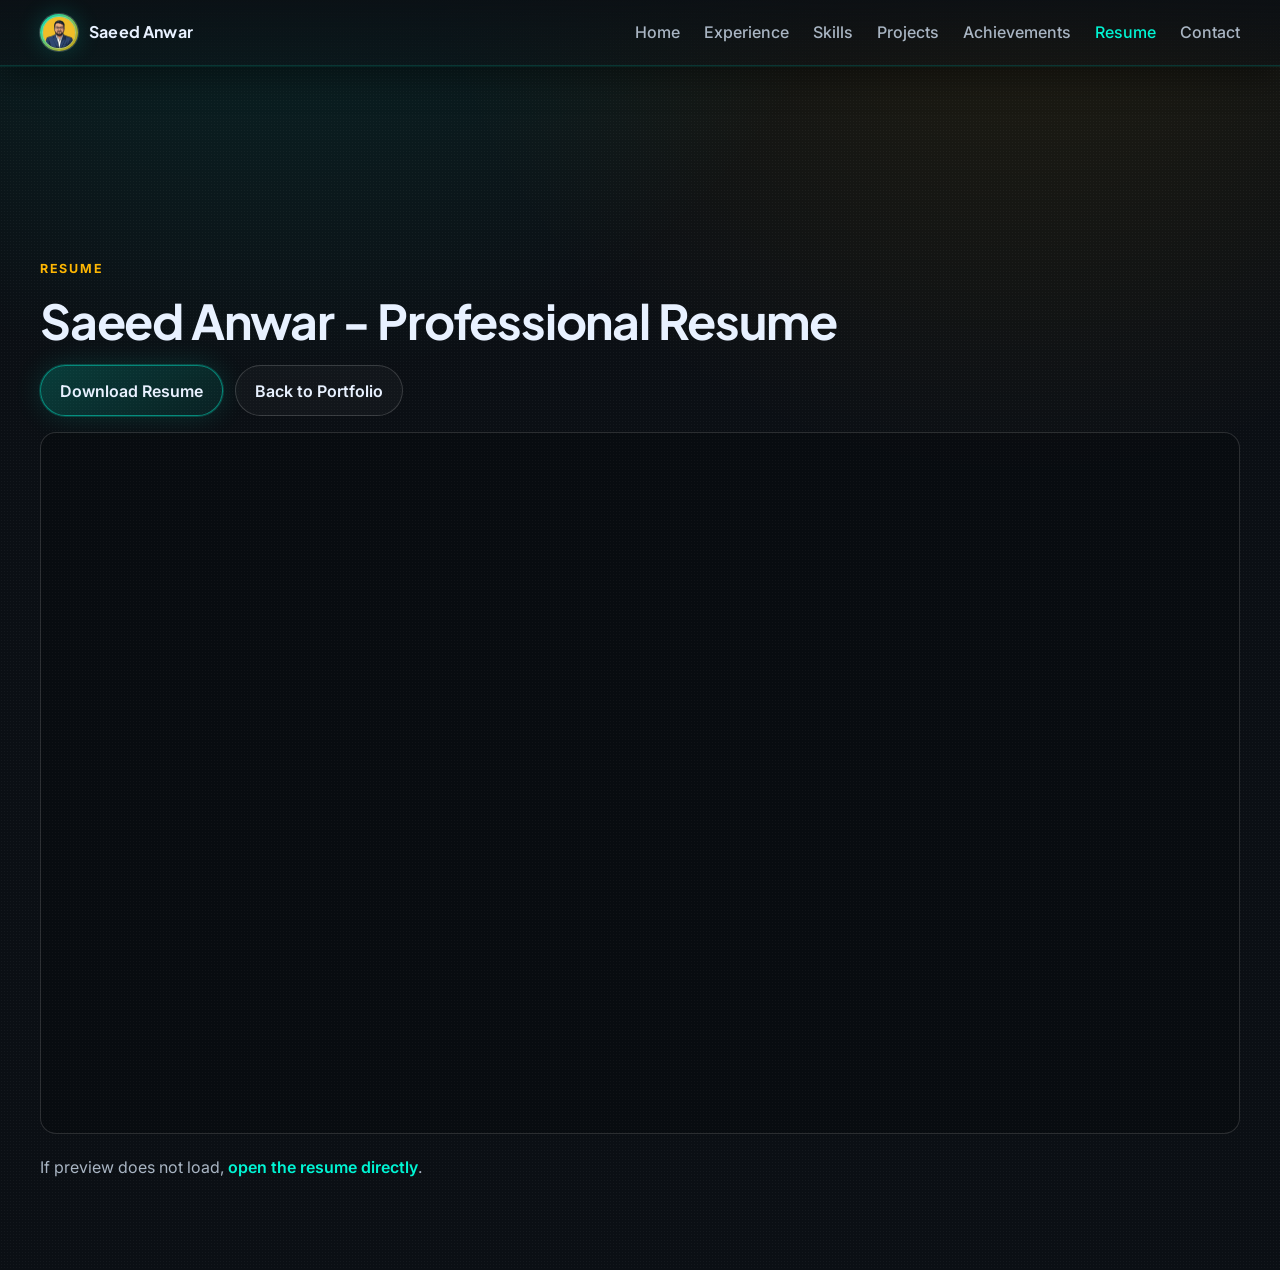
==== commit 64ec8d1d: "Refactor homepage and resume navigation by removing 'About' links for a cleaner layout; update hero " ====
--- a/resume.html
+++ b/resume.html
@@ -87,7 +87,6 @@
         </a>
         <nav class="site-nav" aria-label="Primary Navigation">
           <a href="index.html#home" data-page-link>Home</a>
-          <a href="index.html#about" data-page-link>About</a>
           <a href="index.html#experience" data-page-link>Experience</a>
           <a href="index.html#skills" data-page-link>Skills</a>
           <a href="index.html#projects" data-page-link>Projects</a>
@@ -108,7 +107,6 @@
       </div>
       <nav class="mobile-menu" id="mobileMenu" aria-label="Mobile Navigation">
         <a href="index.html#home" data-page-link>Home</a>
-        <a href="index.html#about" data-page-link>About</a>
         <a href="index.html#experience" data-page-link>Experience</a>
         <a href="index.html#skills" data-page-link>Skills</a>
         <a href="index.html#projects" data-page-link>Projects</a>
--- a/assets/css/main.css
+++ b/assets/css/main.css
@@ -513,6 +513,14 @@
 }
 
 /* Sections */
+#contact,
+#experience,
+#skills,
+#projects,
+#achievements {
+  scroll-margin-top: calc(var(--header-height) + 0.75rem);
+}
+
 .section-heading {
   margin-bottom: var(--space-6);
 }
@@ -536,6 +544,359 @@
   grid-template-columns: 1.25fr 1fr;
   gap: clamp(1.5rem, 3vw, 2.4rem);
   align-items: stretch;
+}
+
+/* Unified Hero + About bento section */
+.hero-bento {
+  position: relative;
+  min-height: calc(100vh - var(--header-height));
+  padding-block: clamp(2.5rem, 6vw, 4.25rem);
+  display: flex;
+  align-items: center;
+  overflow: hidden;
+}
+
+.hero-bento__bg {
+  position: absolute;
+  inset: 0;
+  pointer-events: none;
+  z-index: 0;
+}
+
+.hero-bento__glow {
+  position: absolute;
+  border-radius: 50%;
+  filter: blur(80px);
+  opacity: 0.55;
+  animation: heroGlowDrift 16s ease-in-out infinite alternate;
+}
+
+.hero-bento__glow--cyan {
+  width: 32rem;
+  height: 32rem;
+  top: -10rem;
+  left: -8rem;
+  background: radial-gradient(circle, rgba(0, 245, 212, 0.3), transparent 65%);
+}
+
+.hero-bento__glow--amber {
+  width: 28rem;
+  height: 28rem;
+  bottom: -10rem;
+  right: -6rem;
+  background: radial-gradient(circle, rgba(255, 183, 3, 0.22), transparent 65%);
+  animation-delay: -8s;
+}
+
+.hero-bento__grid {
+  position: absolute;
+  inset: 0;
+  background-image: linear-gradient(rgba(255, 255, 255, 0.04) 1px, transparent 1px),
+    linear-gradient(90deg, rgba(255, 255, 255, 0.04) 1px, transparent 1px);
+  background-size: 48px 48px;
+  mask-image: radial-gradient(circle at 50% 35%, black 25%, transparent 80%);
+  opacity: 0.5;
+}
+
+.hero-bento__inner {
+  position: relative;
+  z-index: 1;
+  display: flex;
+  flex-direction: column;
+  gap: clamp(1.5rem, 3.5vw, 2.5rem);
+  width: 100%;
+}
+
+.hero-bento__lead {
+  display: grid;
+  grid-template-columns: minmax(0, 1.05fr) minmax(0, 1fr);
+  gap: clamp(2rem, 5vw, 3.5rem);
+  align-items: center;
+}
+
+.hero-bento__copy {
+  display: flex;
+  flex-direction: column;
+  gap: 0.6rem;
+  max-width: 38rem;
+}
+
+.hero-bento__copy h1 {
+  font-size: clamp(2.4rem, 5.5vw, 3.6rem);
+  margin-bottom: 0;
+  line-height: 1.05;
+}
+
+.hero-bento__name-accent {
+  background: linear-gradient(120deg, var(--accent-primary) 25%, var(--accent-secondary) 90%);
+  background-clip: text;
+  -webkit-background-clip: text;
+  color: transparent;
+  -webkit-text-fill-color: transparent;
+}
+
+.hero-bento__copy .hero-title {
+  margin-bottom: 0.4rem;
+}
+
+.hero-bento__hook {
+  max-width: 42ch;
+  color: var(--text-muted);
+  margin-bottom: 0.4rem;
+}
+
+.hero-bento__copy .actions {
+  margin-top: 0.8rem;
+}
+
+.hero-bento__portrait {
+  position: relative;
+  display: grid;
+  justify-items: center;
+  gap: 1rem;
+  padding: clamp(1rem, 2.5vw, 1.75rem);
+  border-radius: var(--radius-xl);
+  background: linear-gradient(165deg, rgba(255, 255, 255, 0.055), rgba(255, 255, 255, 0.012));
+  border: 1px solid var(--border-subtle);
+  backdrop-filter: blur(14px);
+  box-shadow: var(--shadow-sm), var(--shadow-glow);
+  transition: transform 0.5s ease, box-shadow 0.5s ease;
+}
+
+.hero-bento__portrait:hover {
+  transform: translateY(-3px);
+  box-shadow: var(--shadow-md), 0 0 0 1px rgba(0, 245, 212, 0.28), 0 0 48px rgba(0, 245, 212, 0.18);
+}
+
+.hero-bento__portrait .hero-profile-frame {
+  width: min(100%, 17rem);
+}
+
+.hero-bento__viz {
+  position: relative;
+  width: 100%;
+  aspect-ratio: 16 / 6;
+  max-height: 6.5rem;
+  border-radius: var(--radius-md);
+  overflow: hidden;
+  border: 1px solid rgba(255, 255, 255, 0.08);
+  background: rgba(8, 12, 18, 0.55);
+}
+
+.hero-bento__viz #neuralCanvas {
+  position: absolute;
+  inset: 0;
+  width: 100%;
+  height: 100%;
+  opacity: 0.7;
+}
+
+.hero-bento__caption {
+  font-size: 0.7rem;
+  font-weight: 700;
+  letter-spacing: 0.18em;
+  text-transform: uppercase;
+  color: rgba(143, 239, 223, 0.85);
+  margin: 0;
+}
+
+.hero-bento__stats {
+  display: grid;
+  grid-template-columns: repeat(5, minmax(0, 1fr));
+  gap: clamp(0.6rem, 1.4vw, 1rem);
+  margin: 0;
+  padding: 0;
+  list-style: none;
+}
+
+.hero-bento__stats li {
+  display: flex;
+  flex-direction: column;
+  align-items: center;
+  justify-content: center;
+  text-align: center;
+  gap: 0.3rem;
+  padding: clamp(0.85rem, 2vw, 1.15rem) 0.6rem;
+  border-radius: var(--radius-md);
+  background: linear-gradient(165deg, rgba(255, 255, 255, 0.05), rgba(255, 255, 255, 0.01));
+  border: 1px solid var(--border-subtle);
+  backdrop-filter: blur(10px);
+  transition: transform var(--transition), border-color var(--transition), box-shadow var(--transition);
+}
+
+.hero-bento__stats li:hover {
+  transform: translateY(-3px);
+  border-color: rgba(0, 245, 212, 0.36);
+  box-shadow: 0 0 0 1px rgba(0, 245, 212, 0.2), 0 0 28px rgba(0, 245, 212, 0.16);
+}
+
+.hero-bento__stats .stat-label {
+  font-size: 0.62rem;
+  letter-spacing: 0.14em;
+  margin-bottom: 0;
+}
+
+.hero-bento__stats .stat-value {
+  font-size: clamp(1.05rem, 2.4vw, 1.55rem);
+  margin-bottom: 0;
+}
+
+.hero-bento__story {
+  padding: clamp(1rem, 2.4vw, 1.4rem) clamp(1.1rem, 2.6vw, 1.6rem);
+  border-radius: var(--radius-lg);
+  background: linear-gradient(160deg, rgba(255, 255, 255, 0.045), rgba(255, 255, 255, 0.008));
+  border: 1px solid var(--border-subtle);
+  backdrop-filter: blur(10px);
+  position: relative;
+  overflow: hidden;
+}
+
+.hero-bento__story::before {
+  content: "";
+  position: absolute;
+  left: 0;
+  top: 0;
+  bottom: 0;
+  width: 3px;
+  background: linear-gradient(var(--accent-primary), var(--accent-secondary));
+  opacity: 0.85;
+}
+
+.hero-bento__story .eyebrow {
+  margin-bottom: 0.55rem;
+}
+
+.hero-bento__story p:not(.eyebrow) {
+  margin-bottom: 0;
+  max-width: 80ch;
+}
+
+.hero-profile-frame__halo {
+  position: absolute;
+  inset: -18%;
+  border-radius: 50%;
+  background: radial-gradient(circle, rgba(0, 245, 212, 0.22), transparent 68%);
+  pointer-events: none;
+  z-index: 0;
+  animation: profileHaloPulse 5.5s ease-in-out infinite;
+}
+
+.hero-profile-frame__shine {
+  position: absolute;
+  inset: 0;
+  border-radius: 50%;
+  background: linear-gradient(
+    125deg,
+    transparent 42%,
+    rgba(255, 255, 255, 0.14) 50%,
+    transparent 58%
+  );
+  pointer-events: none;
+  z-index: 2;
+  mix-blend-mode: soft-light;
+  animation: profileShineDrift 10s linear infinite;
+}
+
+.hero-profile-frame__img {
+  position: relative;
+  z-index: 1;
+  width: 100%;
+  height: 100%;
+  border-radius: 50%;
+  object-fit: cover;
+  display: block;
+  border: 2px solid rgba(11, 15, 20, 0.92);
+}
+
+.intro-hook {
+  max-width: 38rem;
+  color: var(--text-muted);
+  margin-bottom: var(--space-4);
+}
+
+.profile-fab {
+  position: fixed;
+  right: max(1rem, env(safe-area-inset-right, 0px));
+  bottom: max(2.15rem, calc(1rem + env(safe-area-inset-bottom, 0px)));
+  z-index: 45;
+  width: 3.45rem;
+  height: 3.45rem;
+  display: grid;
+  place-items: center;
+  border-radius: 50%;
+  text-decoration: none;
+  color: inherit;
+  opacity: 1;
+  transform: scale(1) translateY(0);
+  pointer-events: auto;
+  transition: box-shadow 0.35s ease, transform 0.25s ease;
+  box-shadow: 0 0 0 1px rgba(0, 245, 212, 0.35), 0 14px 40px rgba(0, 0, 0, 0.5), 0 0 32px rgba(0, 245, 212, 0.18);
+}
+
+.profile-fab:hover {
+  box-shadow: 0 0 0 1px rgba(0, 245, 212, 0.55), 0 18px 48px rgba(0, 0, 0, 0.55), 0 0 42px rgba(0, 245, 212, 0.28);
+}
+
+.profile-fab:focus-visible {
+  outline: 2px solid var(--accent-primary);
+  outline-offset: 3px;
+}
+
+.profile-fab__ring {
+  position: absolute;
+  inset: -5px;
+  border-radius: 50%;
+  border: 1px solid rgba(0, 245, 212, 0.35);
+  opacity: 0.85;
+  animation: fabRingPulse 2.8s ease-in-out infinite;
+}
+
+.profile-fab__img {
+  width: calc(100% - 6px);
+  height: calc(100% - 6px);
+  object-fit: cover;
+  border-radius: 50%;
+  position: relative;
+  z-index: 1;
+  border: 1px solid rgba(255, 255, 255, 0.2);
+}
+
+.profile-fab__pulse {
+  position: absolute;
+  inset: -2px;
+  border-radius: 50%;
+  border: 1px solid rgba(0, 245, 212, 0.2);
+  z-index: 0;
+  animation: fabPulse 2.2s ease-out infinite;
+}
+
+.profile-fab__label {
+  position: absolute;
+  bottom: -0.62rem;
+  left: 50%;
+  transform: translateX(-50%);
+  font-size: 0.58rem;
+  font-weight: 800;
+  letter-spacing: 0.12em;
+  text-transform: uppercase;
+  padding: 0.14rem 0.45rem;
+  border-radius: 999px;
+  background: rgba(11, 15, 20, 0.94);
+  border: 1px solid rgba(0, 245, 212, 0.38);
+  color: var(--accent-primary);
+  white-space: nowrap;
+  z-index: 2;
+  box-shadow: 0 6px 18px rgba(0, 0, 0, 0.35);
+}
+
+@media (width <= 520px) {
+  .profile-fab__label {
+    display: none;
+  }
+
+  .hero-showcase__metrics {
+    grid-template-columns: 1fr;
+  }
 }
 
 .hero-content {
@@ -650,6 +1011,10 @@
   animation-delay: 580ms;
 }
 
+.hero-reveal:nth-child(7) {
+  animation-delay: 680ms;
+}
+
 .actions {
   display: flex;
   flex-wrap: wrap;
@@ -992,23 +1357,69 @@
   transform: translateY(0);
 }
 
+.contact-aside {
+  display: grid;
+  gap: var(--space-4);
+  align-content: start;
+}
+
 .contact-links {
   display: grid;
-  gap: 0.6rem;
-}
-
-.contact-links a {
+  gap: 0.55rem;
+}
+
+.contact-link-pill {
+  display: inline-flex;
+  align-items: center;
+  gap: 0.65rem;
   color: #d2dce9;
   border: 1px solid rgba(255, 255, 255, 0.14);
-  border-radius: var(--radius-md);
-  padding: 0.55rem 0.7rem;
-  transition: border-color var(--transition), color var(--transition), background-color var(--transition);
-}
-
-.contact-links a:hover {
+  border-radius: 999px;
+  padding: 0.55rem 0.95rem;
+  font-weight: 600;
+  font-size: 0.9rem;
+  transition: border-color var(--transition), color var(--transition), background-color var(--transition),
+    box-shadow var(--transition);
+}
+
+.contact-link-pill:hover {
   color: var(--accent-primary);
   border-color: rgba(0, 245, 212, 0.4);
   background: rgba(0, 245, 212, 0.08);
+  box-shadow: 0 0 0 1px rgba(0, 245, 212, 0.12);
+}
+
+.contact-icon {
+  width: 1.15rem;
+  height: 1.15rem;
+  flex-shrink: 0;
+  opacity: 0.92;
+}
+
+.form-hint {
+  font-size: 0.82rem;
+  color: var(--text-muted);
+  margin: -0.25rem 0 0;
+  margin-bottom: 0;
+}
+
+.form-hint strong {
+  color: #cfe7ff;
+  font-weight: 600;
+}
+
+.form-error {
+  color: #ffb4a8;
+  font-size: 0.86rem;
+  margin: 0;
+  opacity: 0;
+  transform: translateY(4px);
+  transition: opacity var(--transition), transform var(--transition);
+}
+
+.form-error.is-visible {
+  opacity: 1;
+  transform: translateY(0);
 }
 
 .reveal {
@@ -1085,6 +1496,33 @@
     padding-top: clamp(2rem, 5vw, 3rem);
   }
 
+  .hero-bento {
+    min-height: auto;
+    padding-block: clamp(2.25rem, 8vw, 3.5rem);
+  }
+
+  .hero-bento__lead {
+    grid-template-columns: 1fr;
+    text-align: left;
+  }
+
+  .hero-bento__copy {
+    max-width: none;
+  }
+
+  .hero-bento__portrait {
+    order: -1;
+    justify-items: center;
+  }
+
+  .hero-bento__portrait .hero-profile-frame {
+    width: min(100%, 14rem);
+  }
+
+  .hero-bento__stats {
+    grid-template-columns: repeat(2, minmax(0, 1fr));
+  }
+
   .about-stats-grid {
     grid-template-columns: 1fr;
   }
@@ -1105,6 +1543,14 @@
 
   .timeline-dot {
     left: -1.17rem;
+  }
+
+  .hero-bento__stats {
+    grid-template-columns: 1fr 1fr;
+  }
+
+  .hero-bento__stats li:last-child {
+    grid-column: span 2;
   }
 }
 
@@ -1114,6 +1560,15 @@
     transition: none !important;
     scroll-behavior: auto !important;
   }
+
+  .hero-profile-frame__halo,
+  .hero-profile-frame__shine,
+  .profile-fab__ring,
+  .profile-fab__pulse,
+  .hero-bento__glow {
+    animation: none !important;
+  }
+
 }
 
 @keyframes fadeInUp {
@@ -1182,3 +1637,66 @@
     transform: translateY(-5px);
   }
 }
+
+@keyframes heroGlowDrift {
+  0% {
+    transform: translate(0, 0) scale(1);
+    opacity: 0.45;
+  }
+  50% {
+    transform: translate(2rem, -1rem) scale(1.06);
+    opacity: 0.7;
+  }
+  100% {
+    transform: translate(-1rem, 1.5rem) scale(0.97);
+    opacity: 0.55;
+  }
+}
+
+@keyframes profileHaloPulse {
+  0%,
+  100% {
+    opacity: 0.55;
+    transform: scale(1);
+  }
+  50% {
+    opacity: 0.95;
+    transform: scale(1.04);
+  }
+}
+
+@keyframes profileShineDrift {
+  0% {
+    transform: rotate(0deg);
+  }
+  100% {
+    transform: rotate(360deg);
+  }
+}
+
+@keyframes fabRingPulse {
+  0%,
+  100% {
+    opacity: 0.55;
+    transform: scale(1);
+  }
+  50% {
+    opacity: 1;
+    transform: scale(1.06);
+  }
+}
+
+@keyframes fabPulse {
+  0% {
+    transform: scale(1);
+    opacity: 0.45;
+  }
+  70% {
+    transform: scale(1.35);
+    opacity: 0;
+  }
+  100% {
+    transform: scale(1.35);
+    opacity: 0;
+  }
+}
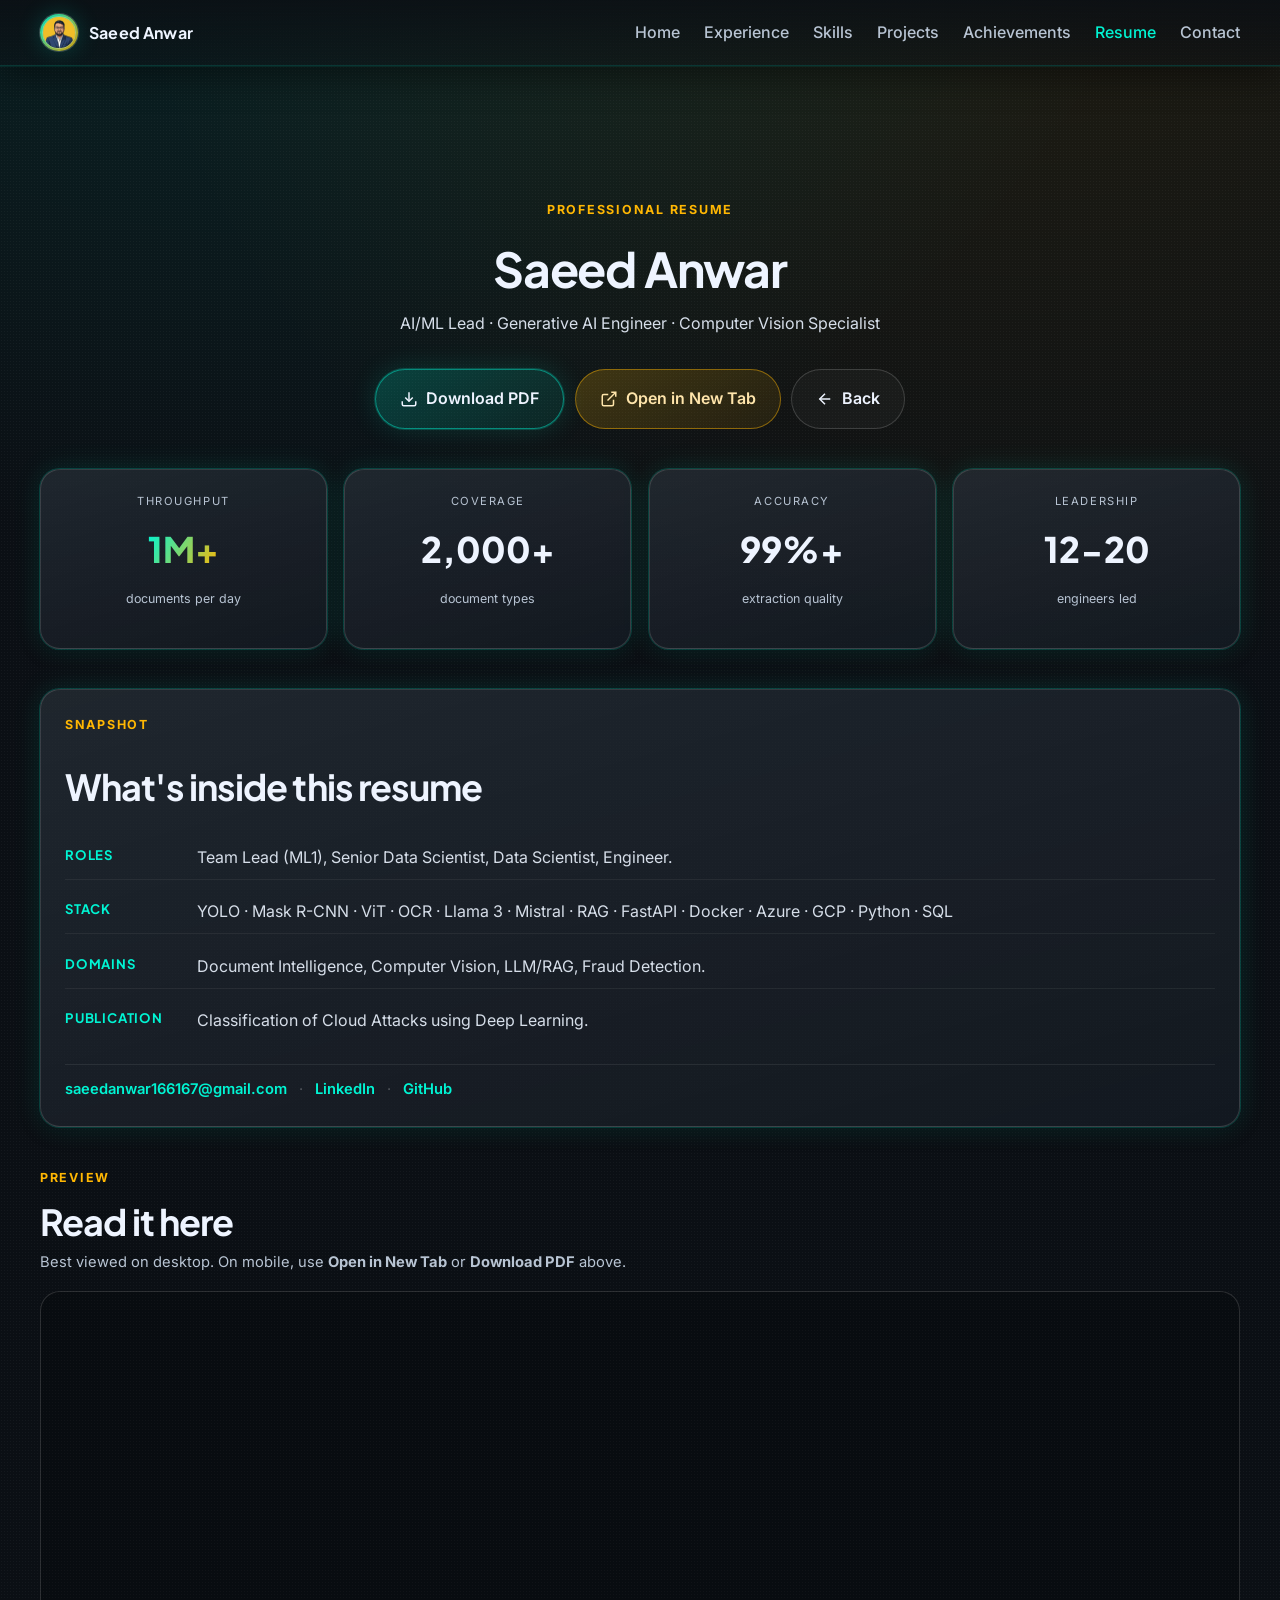
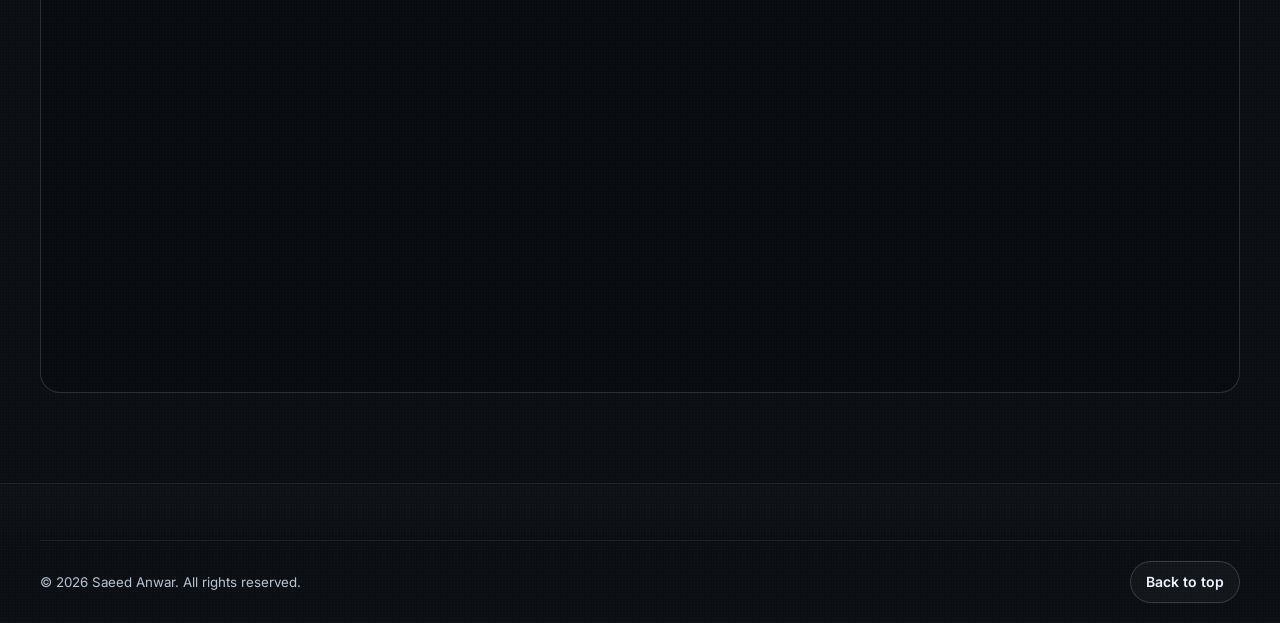
==== commit 8f26cb64: "Implement scroll progress indicator and enhance footer layout with new branding and navigation secti" ====
--- a/resume.html
+++ b/resume.html
@@ -4,7 +4,7 @@
     <meta charset="UTF-8" />
     <meta name="viewport" content="width=device-width, initial-scale=1.0" />
     <title>Resume | Saeed Anwar</title>
-    <meta name="description" content="View and download Saeed Anwar's resume." />
+    <meta name="description" content="View and download Saeed Anwar's resume — AI/ML Lead." />
     <link rel="icon" type="image/svg+xml" href="assets/images/favicon-round.svg?v=4" />
     <link rel="alternate icon" type="image/jpeg" href="assets/images/logo_img.jpeg" />
     <link rel="apple-touch-icon" href="assets/images/logo_img.jpeg" />
@@ -15,63 +15,12 @@
       rel="stylesheet"
     />
     <link rel="stylesheet" href="assets/css/main.css" />
-    <style>
-      .resume-shell {
-        min-height: 100vh;
-        padding-top: 6rem;
-      }
-
-      .resume-wrap {
-        display: grid;
-        gap: 1rem;
-      }
-
-      .resume-actions {
-        display: flex;
-        gap: 0.7rem;
-        flex-wrap: wrap;
-      }
-
-      .pdf-viewer {
-        width: 100%;
-        min-height: 78vh;
-        border: 1px solid rgba(255, 255, 255, 0.14);
-        border-radius: 1rem;
-        background: rgba(0, 0, 0, 0.2);
-      }
-
-      .resume-viewer-shell {
-        padding: 0;
-      }
-
-      .pdf-fallback {
-        margin-top: 0.8rem;
-        color: var(--text-muted);
-      }
-
-      .pdf-mobile-fallback {
-        display: none;
-        padding: 1.25rem;
-      }
-
-      .pdf-mobile-fallback p {
-        margin-bottom: 0.9rem;
-      }
-
-      @media (width <= 900px) {
-        .pdf-viewer {
-          display: none;
-        }
-
-        .pdf-mobile-fallback {
-          display: block;
-        }
-      }
-    </style>
   </head>
   <body>
     <div class="cursor-glow" id="cursorGlow" aria-hidden="true"></div>
     <div class="bg-noise" aria-hidden="true"></div>
+    <div class="scroll-progress" id="scrollProgress" aria-hidden="true"></div>
+
     <header class="site-header">
       <div class="container flex items-center justify-between">
         <a class="brand" href="index.html#home" aria-label="Saeed Anwar Home" data-page-link>
@@ -115,55 +64,167 @@
         <a href="index.html#contact" data-page-link>Contact</a>
       </nav>
     </header>
-    <main class="resume-shell">
+
+    <main class="resume-page">
       <section class="section-wrap">
-        <div class="container resume-wrap">
-          <div>
-            <p class="eyebrow">Resume</p>
-            <h1>Saeed Anwar - Professional Resume</h1>
-            <div class="resume-actions">
-              <a class="btn btn-primary" href="assets/docs/Saeed Anwar.pdf" download="Saeed-Anwar-Resume.pdf"
-                >Download Resume</a
+        <div class="container resume-grid">
+          <header class="resume-header reveal">
+            <p class="eyebrow reveal-stagger">Professional Resume</p>
+            <h1 class="reveal-stagger">Saeed Anwar</h1>
+            <p class="resume-header__role reveal-stagger">
+              AI/ML Lead · Generative AI Engineer · Computer Vision Specialist
+            </p>
+
+            <div class="resume-actions reveal-stagger">
+              <a
+                class="btn btn-primary btn-lg"
+                href="assets/docs/Saeed Anwar.pdf"
+                download="Saeed-Anwar-Resume.pdf"
               >
-              <a class="btn btn-ghost" href="index.html#contact" data-page-link>Back to Portfolio</a>
-            </div>
-          </div>
-
-          <div class="resume-viewer-shell">
-            <iframe
-              class="pdf-viewer"
-              src="assets/docs/Saeed Anwar.pdf#view=FitH"
-              title="Saeed Anwar Resume PDF"
-            ></iframe>
-            <div class="card glass-card pdf-mobile-fallback">
-              <p>Mobile browsers often block inline PDF preview. Open the resume in a new tab or download it directly.</p>
-              <div class="resume-actions">
-                <a class="btn btn-primary" href="assets/docs/Saeed Anwar.pdf" target="_blank" rel="noopener"
-                  >Open Resume</a
-                >
-                <a class="btn btn-ghost" href="assets/docs/Saeed Anwar.pdf" download="Saeed-Anwar-Resume.pdf"
-                  >Download PDF</a
-                >
+                <svg viewBox="0 0 24 24" width="18" height="18" fill="none" stroke="currentColor" stroke-width="2" aria-hidden="true">
+                  <path d="M21 15v4a2 2 0 0 1-2 2H5a2 2 0 0 1-2-2v-4" />
+                  <polyline points="7 10 12 15 17 10" />
+                  <line x1="12" y1="15" x2="12" y2="3" />
+                </svg>
+                Download PDF
+              </a>
+              <a
+                class="btn btn-secondary btn-lg"
+                href="assets/docs/Saeed Anwar.pdf"
+                target="_blank"
+                rel="noopener"
+              >
+                <svg viewBox="0 0 24 24" width="18" height="18" fill="none" stroke="currentColor" stroke-width="2" aria-hidden="true">
+                  <path d="M18 13v6a2 2 0 0 1-2 2H5a2 2 0 0 1-2-2V8a2 2 0 0 1 2-2h6" />
+                  <polyline points="15 3 21 3 21 9" />
+                  <line x1="10" y1="14" x2="21" y2="3" />
+                </svg>
+                Open in New Tab
+              </a>
+              <a class="btn btn-ghost btn-lg" href="index.html#home" data-page-link>
+                <svg viewBox="0 0 24 24" width="18" height="18" fill="none" stroke="currentColor" stroke-width="2" aria-hidden="true">
+                  <line x1="19" y1="12" x2="5" y2="12" />
+                  <polyline points="12 19 5 12 12 5" />
+                </svg>
+                Back
+              </a>
+            </div>
+          </header>
+
+          <section class="resume-highlights reveal" aria-label="Resume highlights">
+            <article class="card glass-card resume-card resume-card--gradient reveal-stagger">
+              <p class="resume-card__label">Throughput</p>
+              <p class="resume-card__value">1M+</p>
+              <p class="resume-card__sub">documents per day</p>
+            </article>
+            <article class="card glass-card resume-card reveal-stagger">
+              <p class="resume-card__label">Coverage</p>
+              <p class="resume-card__value">2,000+</p>
+              <p class="resume-card__sub">document types</p>
+            </article>
+            <article class="card glass-card resume-card reveal-stagger">
+              <p class="resume-card__label">Accuracy</p>
+              <p class="resume-card__value">99%+</p>
+              <p class="resume-card__sub">extraction quality</p>
+            </article>
+            <article class="card glass-card resume-card reveal-stagger">
+              <p class="resume-card__label">Leadership</p>
+              <p class="resume-card__value">12-20</p>
+              <p class="resume-card__sub">engineers led</p>
+            </article>
+          </section>
+
+          <section class="resume-snapshot reveal" aria-label="Resume snapshot">
+            <div class="card glass-card resume-snapshot__card">
+              <p class="eyebrow">Snapshot</p>
+              <h2>What's inside this resume</h2>
+              <ul class="resume-snapshot__list">
+                <li>
+                  <strong>Roles</strong>
+                  <span>Team Lead (ML1), Senior Data Scientist, Data Scientist, Engineer.</span>
+                </li>
+                <li>
+                  <strong>Stack</strong>
+                  <span>YOLO · Mask R-CNN · ViT · OCR · Llama 3 · Mistral · RAG · FastAPI · Docker · Azure · GCP · Python · SQL</span>
+                </li>
+                <li>
+                  <strong>Domains</strong>
+                  <span>Document Intelligence, Computer Vision, LLM/RAG, Fraud Detection.</span>
+                </li>
+                <li>
+                  <strong>Publication</strong>
+                  <span>Classification of Cloud Attacks using Deep Learning.</span>
+                </li>
+              </ul>
+
+              <div class="resume-snapshot__contact">
+                <a href="mailto:saeedanwar166167@gmail.com">saeedanwar166167@gmail.com</a>
+                <span aria-hidden="true">·</span>
+                <a href="https://www.linkedin.com/in/saeed2000" target="_blank" rel="noopener noreferrer">LinkedIn</a>
+                <span aria-hidden="true">·</span>
+                <a href="https://github.com/Saeed0296" target="_blank" rel="noopener noreferrer">GitHub</a>
               </div>
             </div>
-            <p class="pdf-fallback">
-              If preview does not load, <a class="text-link" href="assets/docs/Saeed Anwar.pdf" target="_blank" rel="noopener">open the resume directly</a>.
-            </p>
-          </div>
+          </section>
+
+          <section class="resume-preview reveal" aria-label="Resume preview">
+            <div class="resume-preview__head">
+              <p class="eyebrow">Preview</p>
+              <h2>Read it here</h2>
+              <p class="resume-preview__hint">
+                Best viewed on desktop. On mobile, use <strong>Open in New Tab</strong> or <strong>Download PDF</strong> above.
+              </p>
+            </div>
+
+            <div class="resume-preview__viewer">
+              <iframe
+                class="pdf-viewer"
+                src="assets/docs/Saeed Anwar.pdf#view=FitH"
+                title="Saeed Anwar Resume PDF"
+                loading="lazy"
+              ></iframe>
+
+              <div class="pdf-mobile-card card glass-card">
+                <div class="pdf-mobile-card__icon" aria-hidden="true">
+                  <svg viewBox="0 0 24 24" width="38" height="38" fill="none" stroke="currentColor" stroke-width="1.6">
+                    <path d="M14 2H6a2 2 0 0 0-2 2v16a2 2 0 0 0 2 2h12a2 2 0 0 0 2-2V8z" />
+                    <polyline points="14 2 14 8 20 8" />
+                    <line x1="9" y1="13" x2="15" y2="13" />
+                    <line x1="9" y1="17" x2="15" y2="17" />
+                  </svg>
+                </div>
+                <h3>Open the resume your way</h3>
+                <p>
+                  Mobile browsers can't render PDFs inline reliably. Choose how you'd like to view —
+                  no surprise redirects, your back button always works.
+                </p>
+                <div class="resume-actions">
+                  <a
+                    class="btn btn-primary"
+                    href="assets/docs/Saeed Anwar.pdf"
+                    target="_blank"
+                    rel="noopener"
+                  >Open in New Tab</a>
+                  <a
+                    class="btn btn-secondary"
+                    href="assets/docs/Saeed Anwar.pdf"
+                    download="Saeed-Anwar-Resume.pdf"
+                  >Download PDF</a>
+                </div>
+              </div>
+            </div>
+          </section>
         </div>
       </section>
     </main>
+
+    <footer class="site-footer">
+      <div class="container site-footer__row">
+        <small>© <span id="year"></span> Saeed Anwar. All rights reserved.</small>
+        <a class="btn btn-ghost btn-sm" href="#top" onclick="window.scrollTo({top:0,behavior:'smooth'});return false;">Back to top</a>
+      </div>
+    </footer>
+
     <script src="assets/js/main.js"></script>
-    <script>
-      (function () {
-        const isMobileViewport = window.matchMedia("(max-width: 900px)").matches;
-        const isTouchDevice = window.matchMedia("(pointer: coarse)").matches;
-        const hasNoRedirectFlag = window.location.search.includes("noRedirect=1");
-
-        if ((isMobileViewport || isTouchDevice) && !hasNoRedirectFlag) {
-          window.location.replace("assets/docs/Saeed Anwar.pdf");
-        }
-      })();
-    </script>
   </body>
 </html>
--- a/assets/css/main.css
+++ b/assets/css/main.css
@@ -4,8 +4,9 @@
   --bg-elev-2: #152231;
   --accent-primary: #00f5d4;
   --accent-secondary: #ffb703;
-  --text-strong: #e8f1ff;
-  --text-muted: #a9b5c3;
+  --text-strong: #eef4ff;
+  --text-muted: #b8c4d3;
+  --text-soft: #d6dee9;
   --border-subtle: rgba(255, 255, 255, 0.14);
   --card-glass: rgba(16, 24, 33, 0.62);
 
@@ -112,9 +113,14 @@
   color: var(--text-strong);
   font-family: var(--font-body);
   font-size: var(--step-0);
-  line-height: 1.65;
+  line-height: 1.7;
   position: relative;
   padding-top: var(--header-height);
+}
+
+p,
+li {
+  line-height: 1.7;
 }
 
 @media (pointer: fine) {
@@ -1462,9 +1468,324 @@
   animation: pageOut 260ms ease both;
 }
 
+/* Scroll progress bar (Tip 4: navigation aid) */
+.scroll-progress {
+  position: fixed;
+  top: 0;
+  left: 0;
+  height: 3px;
+  width: 0%;
+  background: linear-gradient(90deg, var(--accent-primary), var(--accent-secondary));
+  z-index: 60;
+  pointer-events: none;
+  box-shadow: 0 0 18px rgba(0, 245, 212, 0.45);
+  transition: width 0.12s ease-out;
+}
+
+/* Active section indicator in nav (Tip 4: easy navigation) */
+.site-nav a.is-active::after,
+.mobile-menu a.is-active::after {
+  content: "";
+  display: block;
+  height: 2px;
+  width: 100%;
+  margin-top: 0.25rem;
+  border-radius: 999px;
+  background: linear-gradient(90deg, var(--accent-primary), var(--accent-secondary));
+  box-shadow: 0 0 10px rgba(0, 245, 212, 0.55);
+}
+
+.site-nav a.is-active,
+.mobile-menu a.is-active {
+  color: var(--accent-primary);
+}
+
+/* Larger CTA size (Tip 5: bigger tap targets) */
+.btn-lg {
+  padding: 0.95rem 1.5rem;
+  font-size: 1rem;
+  min-height: 3rem;
+}
+
+/* Footer redesign (Tip 4: navigation + Tip 1: clarity) */
 .site-footer {
   border-top: 1px solid rgba(255, 255, 255, 0.08);
-  padding-top: var(--space-6);
+  padding-block: clamp(2.5rem, 5vw, 3.5rem) 1.25rem;
+  background: linear-gradient(to bottom, rgba(255, 255, 255, 0.015), transparent 60%);
+}
+
+.site-footer__grid {
+  display: grid;
+  grid-template-columns: 1.5fr 1fr 1.2fr;
+  gap: clamp(1.5rem, 4vw, 3rem);
+  margin-bottom: clamp(1.5rem, 3.5vw, 2.5rem);
+}
+
+.brand--footer {
+  margin-bottom: 0.75rem;
+}
+
+.site-footer__tagline {
+  color: var(--text-muted);
+  font-size: 0.92rem;
+  max-width: 32ch;
+  margin: 0;
+}
+
+.site-footer__heading {
+  font-family: var(--font-display);
+  font-weight: 700;
+  font-size: 0.78rem;
+  letter-spacing: 0.16em;
+  text-transform: uppercase;
+  color: var(--accent-secondary);
+  margin-bottom: 0.85rem;
+}
+
+.site-footer__nav ul,
+.site-footer__contact ul {
+  display: grid;
+  gap: 0.55rem;
+  list-style: none;
+  padding: 0;
+  margin: 0;
+}
+
+.site-footer__nav a,
+.site-footer__contact a {
+  color: var(--text-soft);
+  font-size: 0.92rem;
+  transition: color var(--transition);
+  display: inline-block;
+  padding: 0.15rem 0;
+}
+
+.site-footer__nav a:hover,
+.site-footer__contact a:hover {
+  color: var(--accent-primary);
+}
+
+.site-footer__row {
+  display: flex;
+  align-items: center;
+  justify-content: space-between;
+  gap: 1rem;
+  flex-wrap: wrap;
+  border-top: 1px solid rgba(255, 255, 255, 0.06);
+  padding-top: 1.25rem;
+}
+
+.site-footer__row small {
+  color: var(--text-muted);
+}
+
+/* Resume page (mobile-first, no auto-redirect) */
+.resume-page {
+  min-height: 100vh;
+  padding-top: clamp(1rem, 4vw, 2.25rem);
+}
+
+.resume-grid {
+  display: grid;
+  gap: clamp(1.5rem, 4vw, 2.5rem);
+}
+
+.resume-header {
+  text-align: center;
+  display: grid;
+  gap: 0.5rem;
+  justify-items: center;
+}
+
+.resume-header h1 {
+  font-size: clamp(2rem, 5vw, 3rem);
+  margin-bottom: 0.25rem;
+}
+
+.resume-header__role {
+  color: var(--text-soft);
+  max-width: 50ch;
+  margin: 0 auto 0.75rem;
+}
+
+.resume-actions {
+  display: flex;
+  justify-content: center;
+  flex-wrap: wrap;
+  gap: 0.65rem;
+  margin-top: 0.75rem;
+}
+
+.resume-actions .btn svg {
+  flex-shrink: 0;
+}
+
+.resume-highlights {
+  display: grid;
+  grid-template-columns: repeat(4, minmax(0, 1fr));
+  gap: clamp(0.75rem, 1.8vw, 1.1rem);
+}
+
+.resume-card {
+  display: flex;
+  flex-direction: column;
+  align-items: center;
+  text-align: center;
+  gap: 0.25rem;
+  padding: clamp(1rem, 2.4vw, 1.4rem) 0.75rem;
+}
+
+.resume-card__label {
+  font-size: 0.7rem;
+  letter-spacing: 0.14em;
+  text-transform: uppercase;
+  color: var(--text-muted);
+  margin-bottom: 0.2rem;
+}
+
+.resume-card__value {
+  font-family: var(--font-display);
+  font-size: clamp(1.6rem, 3.6vw, 2.2rem);
+  font-weight: 800;
+  color: var(--text-strong);
+  margin: 0;
+  line-height: 1.05;
+}
+
+.resume-card--gradient .resume-card__value {
+  background: linear-gradient(120deg, var(--accent-primary), var(--accent-secondary));
+  background-clip: text;
+  -webkit-background-clip: text;
+  color: transparent;
+  -webkit-text-fill-color: transparent;
+}
+
+.resume-card__sub {
+  font-size: 0.78rem;
+  color: var(--text-muted);
+  margin: 0;
+}
+
+.resume-snapshot__card {
+  display: grid;
+  gap: 0.85rem;
+}
+
+.resume-snapshot__list {
+  display: grid;
+  gap: 0.65rem;
+  margin: 0.4rem 0 0;
+}
+
+.resume-snapshot__list li {
+  display: grid;
+  grid-template-columns: 7.5rem 1fr;
+  gap: 0.75rem;
+  padding: 0.5rem 0;
+  border-bottom: 1px solid rgba(255, 255, 255, 0.06);
+  color: var(--text-soft);
+}
+
+.resume-snapshot__list li:last-child {
+  border-bottom: none;
+}
+
+.resume-snapshot__list strong {
+  font-family: var(--font-display);
+  color: var(--accent-primary);
+  font-size: 0.82rem;
+  letter-spacing: 0.06em;
+  text-transform: uppercase;
+}
+
+.resume-snapshot__contact {
+  display: flex;
+  flex-wrap: wrap;
+  gap: 0.5rem 0.75rem;
+  margin-top: 0.5rem;
+  padding-top: 0.75rem;
+  border-top: 1px solid rgba(255, 255, 255, 0.08);
+  font-size: 0.92rem;
+}
+
+.resume-snapshot__contact a {
+  color: var(--accent-primary);
+  font-weight: 600;
+  transition: color var(--transition);
+}
+
+.resume-snapshot__contact a:hover {
+  color: #8fefdf;
+}
+
+.resume-snapshot__contact span {
+  color: rgba(255, 255, 255, 0.25);
+}
+
+.resume-preview__head {
+  margin-bottom: 1rem;
+}
+
+.resume-preview__hint {
+  color: var(--text-muted);
+  font-size: 0.92rem;
+  margin: 0.4rem 0 0;
+}
+
+.resume-preview__viewer {
+  position: relative;
+}
+
+.pdf-viewer {
+  width: 100%;
+  min-height: 78vh;
+  border: 1px solid rgba(255, 255, 255, 0.14);
+  border-radius: var(--radius-lg);
+  background: rgba(0, 0, 0, 0.2);
+  display: block;
+}
+
+.pdf-mobile-card {
+  display: none;
+  text-align: center;
+  padding: clamp(1.5rem, 4vw, 2rem);
+}
+
+.pdf-mobile-card__icon {
+  display: inline-flex;
+  align-items: center;
+  justify-content: center;
+  width: 4.5rem;
+  height: 4.5rem;
+  border-radius: 50%;
+  background: linear-gradient(145deg, rgba(0, 245, 212, 0.18), rgba(0, 245, 212, 0.04));
+  color: var(--accent-primary);
+  margin: 0 auto 1rem;
+  border: 1px solid rgba(0, 245, 212, 0.3);
+}
+
+.pdf-mobile-card h3 {
+  margin-bottom: 0.5rem;
+}
+
+.pdf-mobile-card p {
+  color: var(--text-muted);
+  max-width: 42ch;
+  margin: 0 auto 1.25rem;
+}
+
+.pdf-mobile-card .resume-actions {
+  margin-top: 0;
+}
+
+@media (width <= 900px) {
+  .pdf-viewer {
+    display: none;
+  }
+
+  .pdf-mobile-card {
+    display: block;
+  }
 }
 
 /* Responsive */
@@ -1530,6 +1851,34 @@
   .span-2 {
     grid-column: auto;
   }
+
+  .site-footer__grid {
+    grid-template-columns: 1fr 1fr;
+  }
+
+  .site-footer__brand {
+    grid-column: 1 / -1;
+  }
+
+  .resume-highlights {
+    grid-template-columns: repeat(2, minmax(0, 1fr));
+  }
+
+  .resume-snapshot__list li {
+    grid-template-columns: 1fr;
+    gap: 0.2rem;
+  }
+
+  /* Bigger tap targets on touch screens (Tip 5) */
+  .btn {
+    min-height: 2.75rem;
+    padding: 0.78rem 1.3rem;
+  }
+
+  .site-nav a,
+  .mobile-menu a {
+    padding: 0.55rem 0.5rem;
+  }
 }
 
 @media (width <= 640px) {
@@ -1551,6 +1900,29 @@
 
   .hero-bento__stats li:last-child {
     grid-column: span 2;
+  }
+
+  .site-footer__grid {
+    grid-template-columns: 1fr;
+  }
+
+  .site-footer__brand {
+    grid-column: auto;
+  }
+
+  .resume-highlights {
+    grid-template-columns: 1fr 1fr;
+  }
+
+  .resume-actions .btn {
+    flex: 1 1 auto;
+    min-width: 9rem;
+  }
+
+  /* Increase mobile menu link spacing for thumb-reach (Tip 5) */
+  .mobile-menu a {
+    padding: 0.85rem 0.4rem;
+    font-size: 1rem;
   }
 }
 
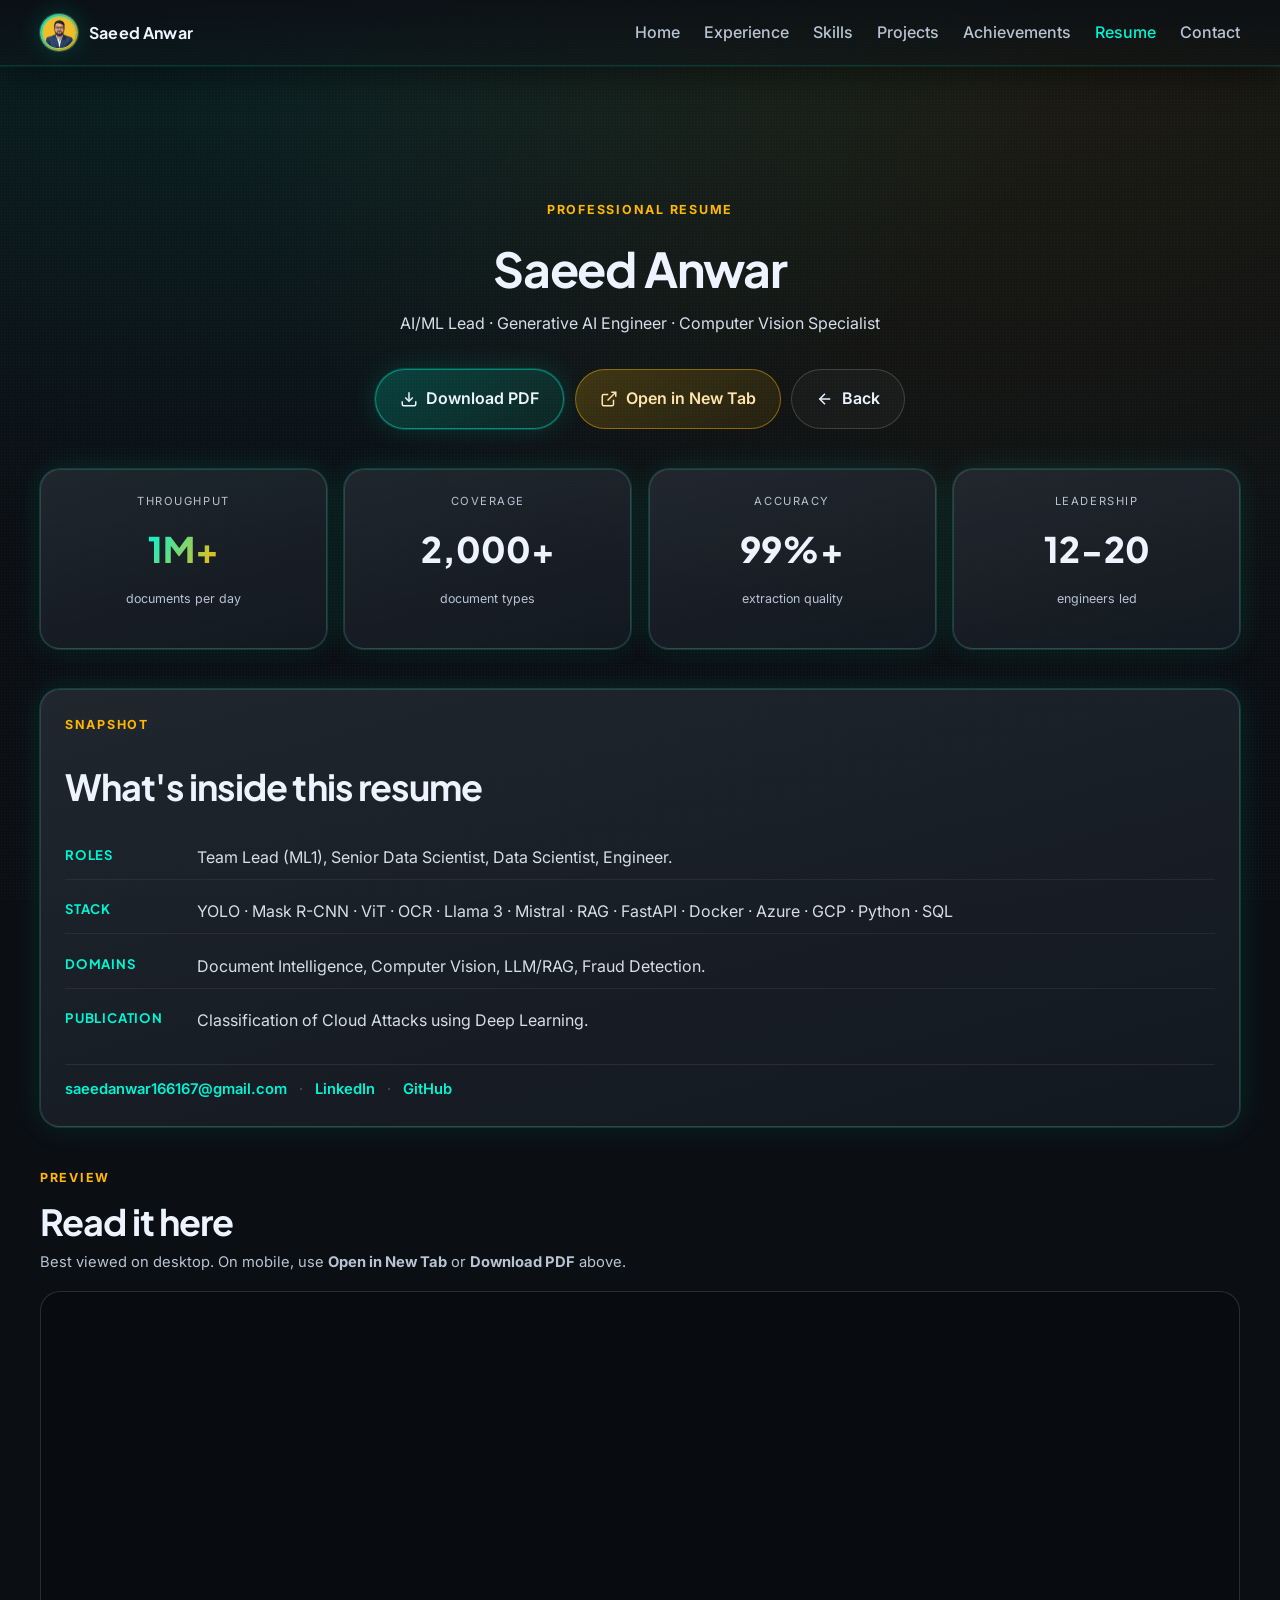
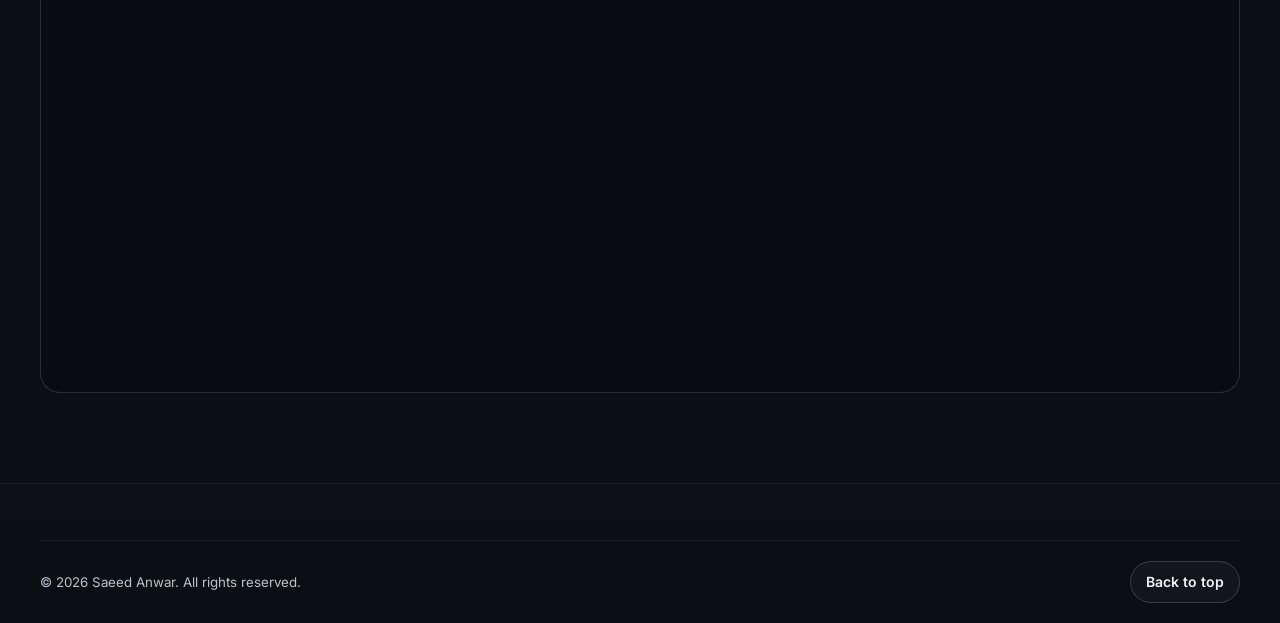
==== commit 4de60adf: "Update main.css version and enhance floating action button positioning with inline styles for improv" ====
--- a/resume.html
+++ b/resume.html
@@ -14,7 +14,7 @@
       href="https://fonts.googleapis.com/css2?family=Inter:wght@400;500;600;700;800&family=Plus+Jakarta+Sans:wght@600;700;800&display=swap"
       rel="stylesheet"
     />
-    <link rel="stylesheet" href="assets/css/main.css" />
+    <link rel="stylesheet" href="assets/css/main.css?v=6" />
   </head>
   <body>
     <div class="cursor-glow" id="cursorGlow" aria-hidden="true"></div>
--- a/assets/css/main.css
+++ b/assets/css/main.css
@@ -611,24 +611,96 @@
   flex-direction: column;
   gap: clamp(1.5rem, 3.5vw, 2.5rem);
   width: 100%;
+  padding-inline: clamp(1rem, 5vw, 3.5rem);
 }
 
 .hero-bento__lead {
   display: grid;
-  grid-template-columns: minmax(0, 1.05fr) minmax(0, 1fr);
-  gap: clamp(2rem, 5vw, 3.5rem);
+  grid-template-columns: auto minmax(0, 1fr);
+  gap: clamp(1.75rem, 5vw, 3.5rem);
   align-items: center;
+  width: 100%;
+}
+
+.hero-profile-frame {
+  --cursor-x: 50%;
+  --cursor-y: 50%;
+  position: relative;
+  display: block;
+  border-radius: 50%;
+  padding: 3px;
+  margin: 0;
+  background: conic-gradient(
+    from 140deg,
+    rgba(0, 245, 212, 0.85),
+    rgba(255, 122, 26, 0.6),
+    rgba(0, 245, 212, 0.85)
+  );
+  box-shadow:
+    0 22px 60px -25px rgba(0, 245, 212, 0.55),
+    0 0 0 1px rgba(0, 245, 212, 0.18);
+  isolation: isolate;
+  overflow: visible;
+  transition: transform 0.4s ease, box-shadow 0.4s ease;
+}
+
+.hero-profile-frame::after {
+  content: "";
+  position: absolute;
+  inset: 3px;
+  border-radius: 50%;
+  background: radial-gradient(
+    circle at var(--cursor-x) var(--cursor-y),
+    rgba(0, 245, 212, 0.55),
+    rgba(0, 245, 212, 0) 55%
+  );
+  opacity: 0;
+  transition: opacity 0.35s ease;
+  pointer-events: none;
+  z-index: 3;
+  mix-blend-mode: screen;
+}
+
+.hero-profile-frame:hover {
+  transform: scale(1.03);
+  box-shadow:
+    0 28px 70px -20px rgba(0, 245, 212, 0.7),
+    0 0 0 1px rgba(0, 245, 212, 0.35),
+    0 0 60px rgba(0, 245, 212, 0.25);
+}
+
+.hero-profile-frame:hover::after {
+  opacity: 1;
+}
+
+.hero-bento__lead .hero-profile-frame {
+  --portrait-size: clamp(11rem, 22vw, 17rem);
+  width: var(--portrait-size);
+  height: var(--portrait-size);
+  aspect-ratio: 1 / 1;
+  flex: 0 0 var(--portrait-size);
+  align-self: center;
+  justify-self: start;
+}
+
+.hero-bento__lead .hero-profile-frame__img {
+  width: 100%;
+  height: 100%;
+  aspect-ratio: 1 / 1;
+  object-fit: cover;
+  border-radius: 50%;
 }
 
 .hero-bento__copy {
   display: flex;
   flex-direction: column;
-  gap: 0.6rem;
-  max-width: 38rem;
+  gap: 0.85rem;
+  width: 100%;
+  max-width: none;
 }
 
 .hero-bento__copy h1 {
-  font-size: clamp(2.4rem, 5.5vw, 3.6rem);
+  font-size: clamp(2.4rem, 5.5vw, 3.8rem);
   margin-bottom: 0;
   line-height: 1.05;
 }
@@ -645,136 +717,18 @@
   margin-bottom: 0.4rem;
 }
 
+.hero-bento__copy .lead {
+  margin-bottom: 0.2rem;
+}
+
 .hero-bento__hook {
-  max-width: 42ch;
+  max-width: 70ch;
   color: var(--text-muted);
   margin-bottom: 0.4rem;
 }
 
 .hero-bento__copy .actions {
-  margin-top: 0.8rem;
-}
-
-.hero-bento__portrait {
-  position: relative;
-  display: grid;
-  justify-items: center;
-  gap: 1rem;
-  padding: clamp(1rem, 2.5vw, 1.75rem);
-  border-radius: var(--radius-xl);
-  background: linear-gradient(165deg, rgba(255, 255, 255, 0.055), rgba(255, 255, 255, 0.012));
-  border: 1px solid var(--border-subtle);
-  backdrop-filter: blur(14px);
-  box-shadow: var(--shadow-sm), var(--shadow-glow);
-  transition: transform 0.5s ease, box-shadow 0.5s ease;
-}
-
-.hero-bento__portrait:hover {
-  transform: translateY(-3px);
-  box-shadow: var(--shadow-md), 0 0 0 1px rgba(0, 245, 212, 0.28), 0 0 48px rgba(0, 245, 212, 0.18);
-}
-
-.hero-bento__portrait .hero-profile-frame {
-  width: min(100%, 17rem);
-}
-
-.hero-bento__viz {
-  position: relative;
-  width: 100%;
-  aspect-ratio: 16 / 6;
-  max-height: 6.5rem;
-  border-radius: var(--radius-md);
-  overflow: hidden;
-  border: 1px solid rgba(255, 255, 255, 0.08);
-  background: rgba(8, 12, 18, 0.55);
-}
-
-.hero-bento__viz #neuralCanvas {
-  position: absolute;
-  inset: 0;
-  width: 100%;
-  height: 100%;
-  opacity: 0.7;
-}
-
-.hero-bento__caption {
-  font-size: 0.7rem;
-  font-weight: 700;
-  letter-spacing: 0.18em;
-  text-transform: uppercase;
-  color: rgba(143, 239, 223, 0.85);
-  margin: 0;
-}
-
-.hero-bento__stats {
-  display: grid;
-  grid-template-columns: repeat(5, minmax(0, 1fr));
-  gap: clamp(0.6rem, 1.4vw, 1rem);
-  margin: 0;
-  padding: 0;
-  list-style: none;
-}
-
-.hero-bento__stats li {
-  display: flex;
-  flex-direction: column;
-  align-items: center;
-  justify-content: center;
-  text-align: center;
-  gap: 0.3rem;
-  padding: clamp(0.85rem, 2vw, 1.15rem) 0.6rem;
-  border-radius: var(--radius-md);
-  background: linear-gradient(165deg, rgba(255, 255, 255, 0.05), rgba(255, 255, 255, 0.01));
-  border: 1px solid var(--border-subtle);
-  backdrop-filter: blur(10px);
-  transition: transform var(--transition), border-color var(--transition), box-shadow var(--transition);
-}
-
-.hero-bento__stats li:hover {
-  transform: translateY(-3px);
-  border-color: rgba(0, 245, 212, 0.36);
-  box-shadow: 0 0 0 1px rgba(0, 245, 212, 0.2), 0 0 28px rgba(0, 245, 212, 0.16);
-}
-
-.hero-bento__stats .stat-label {
-  font-size: 0.62rem;
-  letter-spacing: 0.14em;
-  margin-bottom: 0;
-}
-
-.hero-bento__stats .stat-value {
-  font-size: clamp(1.05rem, 2.4vw, 1.55rem);
-  margin-bottom: 0;
-}
-
-.hero-bento__story {
-  padding: clamp(1rem, 2.4vw, 1.4rem) clamp(1.1rem, 2.6vw, 1.6rem);
-  border-radius: var(--radius-lg);
-  background: linear-gradient(160deg, rgba(255, 255, 255, 0.045), rgba(255, 255, 255, 0.008));
-  border: 1px solid var(--border-subtle);
-  backdrop-filter: blur(10px);
-  position: relative;
-  overflow: hidden;
-}
-
-.hero-bento__story::before {
-  content: "";
-  position: absolute;
-  left: 0;
-  top: 0;
-  bottom: 0;
-  width: 3px;
-  background: linear-gradient(var(--accent-primary), var(--accent-secondary));
-  opacity: 0.85;
-}
-
-.hero-bento__story .eyebrow {
-  margin-bottom: 0.55rem;
-}
-
-.hero-bento__story p:not(.eyebrow) {
-  margin-bottom: 0;
-  max-width: 80ch;
+  margin-top: 1rem;
 }
 
 .hero-profile-frame__halo {
@@ -821,87 +775,132 @@
 }
 
 .profile-fab {
-  position: fixed;
-  right: max(1rem, env(safe-area-inset-right, 0px));
-  bottom: max(2.15rem, calc(1rem + env(safe-area-inset-bottom, 0px)));
-  z-index: 45;
-  width: 3.45rem;
-  height: 3.45rem;
-  display: grid;
-  place-items: center;
+  position: fixed !important;
+  right: max(1.25rem, env(safe-area-inset-right, 0px)) !important;
+  bottom: max(1.5rem, calc(1rem + env(safe-area-inset-bottom, 0px))) !important;
+  top: auto !important;
+  left: auto !important;
+  z-index: 9999;
+  width: 4rem;
+  height: 4rem;
+  display: inline-flex;
+  align-items: center;
+  justify-content: center;
   border-radius: 50%;
   text-decoration: none;
   color: inherit;
   opacity: 1;
-  transform: scale(1) translateY(0);
   pointer-events: auto;
-  transition: box-shadow 0.35s ease, transform 0.25s ease;
-  box-shadow: 0 0 0 1px rgba(0, 245, 212, 0.35), 0 14px 40px rgba(0, 0, 0, 0.5), 0 0 32px rgba(0, 245, 212, 0.18);
+  transition: transform 0.25s ease, box-shadow 0.35s ease;
+  background: radial-gradient(
+    circle at 30% 25%,
+    rgba(0, 245, 212, 0.18),
+    rgba(11, 15, 20, 0.95) 70%
+  );
+  box-shadow:
+    0 0 0 1px rgba(0, 245, 212, 0.45),
+    0 18px 50px rgba(0, 0, 0, 0.55),
+    0 0 42px rgba(0, 245, 212, 0.28);
+  isolation: isolate;
+  animation: fabFloat 4s ease-in-out infinite;
 }
 
 .profile-fab:hover {
-  box-shadow: 0 0 0 1px rgba(0, 245, 212, 0.55), 0 18px 48px rgba(0, 0, 0, 0.55), 0 0 42px rgba(0, 245, 212, 0.28);
+  transform: translateY(-3px) scale(1.04);
+  box-shadow:
+    0 0 0 1px rgba(0, 245, 212, 0.7),
+    0 24px 60px rgba(0, 0, 0, 0.6),
+    0 0 56px rgba(0, 245, 212, 0.42);
+}
+
+.profile-fab:hover .profile-fab__label {
+  opacity: 1;
+  transform: translate(-0.5rem, -50%) scale(1);
+  pointer-events: auto;
 }
 
 .profile-fab:focus-visible {
   outline: 2px solid var(--accent-primary);
-  outline-offset: 3px;
+  outline-offset: 4px;
 }
 
 .profile-fab__ring {
   position: absolute;
-  inset: -5px;
+  inset: -6px;
+  border-radius: 50%;
+  border: 1px solid rgba(0, 245, 212, 0.45);
+  opacity: 0.9;
+  animation: fabRingPulse 2.8s ease-in-out infinite;
+  pointer-events: none;
+}
+
+.profile-fab__pulse {
+  position: absolute;
+  inset: 0;
   border-radius: 50%;
   border: 1px solid rgba(0, 245, 212, 0.35);
-  opacity: 0.85;
-  animation: fabRingPulse 2.8s ease-in-out infinite;
+  z-index: 0;
+  animation: fabPulse 2.4s ease-out infinite;
+  pointer-events: none;
 }
 
 .profile-fab__img {
-  width: calc(100% - 6px);
-  height: calc(100% - 6px);
+  position: relative;
+  z-index: 2;
+  width: calc(100% - 8px);
+  height: calc(100% - 8px);
   object-fit: cover;
   border-radius: 50%;
-  position: relative;
-  z-index: 1;
-  border: 1px solid rgba(255, 255, 255, 0.2);
-}
-
-.profile-fab__pulse {
-  position: absolute;
-  inset: -2px;
-  border-radius: 50%;
-  border: 1px solid rgba(0, 245, 212, 0.2);
-  z-index: 0;
-  animation: fabPulse 2.2s ease-out infinite;
+  border: 1.5px solid rgba(255, 255, 255, 0.18);
+  box-shadow: inset 0 0 12px rgba(0, 0, 0, 0.4);
 }
 
 .profile-fab__label {
   position: absolute;
-  bottom: -0.62rem;
-  left: 50%;
-  transform: translateX(-50%);
-  font-size: 0.58rem;
-  font-weight: 800;
+  right: 100%;
+  top: 50%;
+  transform: translate(0, -50%) scale(0.96);
+  margin-right: 0.6rem;
+  font-size: 0.7rem;
+  font-weight: 700;
   letter-spacing: 0.12em;
   text-transform: uppercase;
-  padding: 0.14rem 0.45rem;
+  padding: 0.4rem 0.75rem;
   border-radius: 999px;
-  background: rgba(11, 15, 20, 0.94);
-  border: 1px solid rgba(0, 245, 212, 0.38);
+  background: rgba(11, 15, 20, 0.96);
+  border: 1px solid rgba(0, 245, 212, 0.45);
   color: var(--accent-primary);
   white-space: nowrap;
-  z-index: 2;
-  box-shadow: 0 6px 18px rgba(0, 0, 0, 0.35);
+  z-index: 3;
+  opacity: 0;
+  pointer-events: none;
+  transition: opacity 0.25s ease, transform 0.25s ease;
+  box-shadow: 0 8px 22px rgba(0, 0, 0, 0.45);
 }
 
 @media (width <= 520px) {
+  .profile-fab {
+    width: 3.5rem;
+    height: 3.5rem;
+    right: max(1rem, env(safe-area-inset-right, 0px)) !important;
+    bottom: max(1rem, calc(0.75rem + env(safe-area-inset-bottom, 0px))) !important;
+  }
+
   .profile-fab__label {
     display: none;
   }
 
   .hero-showcase__metrics {
     grid-template-columns: 1fr;
+  }
+}
+
+@keyframes fabFloat {
+  0%, 100% {
+    transform: translateY(0);
+  }
+  50% {
+    transform: translateY(-4px);
   }
 }
 
@@ -1822,26 +1821,29 @@
     padding-block: clamp(2.25rem, 8vw, 3.5rem);
   }
 
+  .hero-bento__inner {
+    padding-inline: clamp(1rem, 4vw, 1.75rem);
+  }
+
   .hero-bento__lead {
     grid-template-columns: 1fr;
     text-align: left;
+    justify-items: center;
+    gap: 1.25rem;
   }
 
   .hero-bento__copy {
     max-width: none;
-  }
-
-  .hero-bento__portrait {
-    order: -1;
-    justify-items: center;
-  }
-
-  .hero-bento__portrait .hero-profile-frame {
-    width: min(100%, 14rem);
-  }
-
-  .hero-bento__stats {
-    grid-template-columns: repeat(2, minmax(0, 1fr));
+    text-align: left;
+    width: 100%;
+  }
+
+  .hero-bento__lead .hero-profile-frame {
+    --portrait-size: min(60vw, 13rem);
+    width: var(--portrait-size);
+    height: var(--portrait-size);
+    flex: 0 0 var(--portrait-size);
+    justify-self: center;
   }
 
   .about-stats-grid {
@@ -1892,14 +1894,6 @@
 
   .timeline-dot {
     left: -1.17rem;
-  }
-
-  .hero-bento__stats {
-    grid-template-columns: 1fr 1fr;
-  }
-
-  .hero-bento__stats li:last-child {
-    grid-column: span 2;
   }
 
   .site-footer__grid {
@@ -1935,6 +1929,7 @@
 
   .hero-profile-frame__halo,
   .hero-profile-frame__shine,
+  .profile-fab,
   .profile-fab__ring,
   .profile-fab__pulse,
   .hero-bento__glow {
@@ -1995,18 +1990,15 @@
 @keyframes pageIn {
   from {
     opacity: 0;
-    transform: translateY(8px);
   }
   to {
     opacity: 1;
-    transform: translateY(0);
   }
 }
 
 @keyframes pageOut {
   to {
     opacity: 0;
-    transform: translateY(-5px);
   }
 }
 
